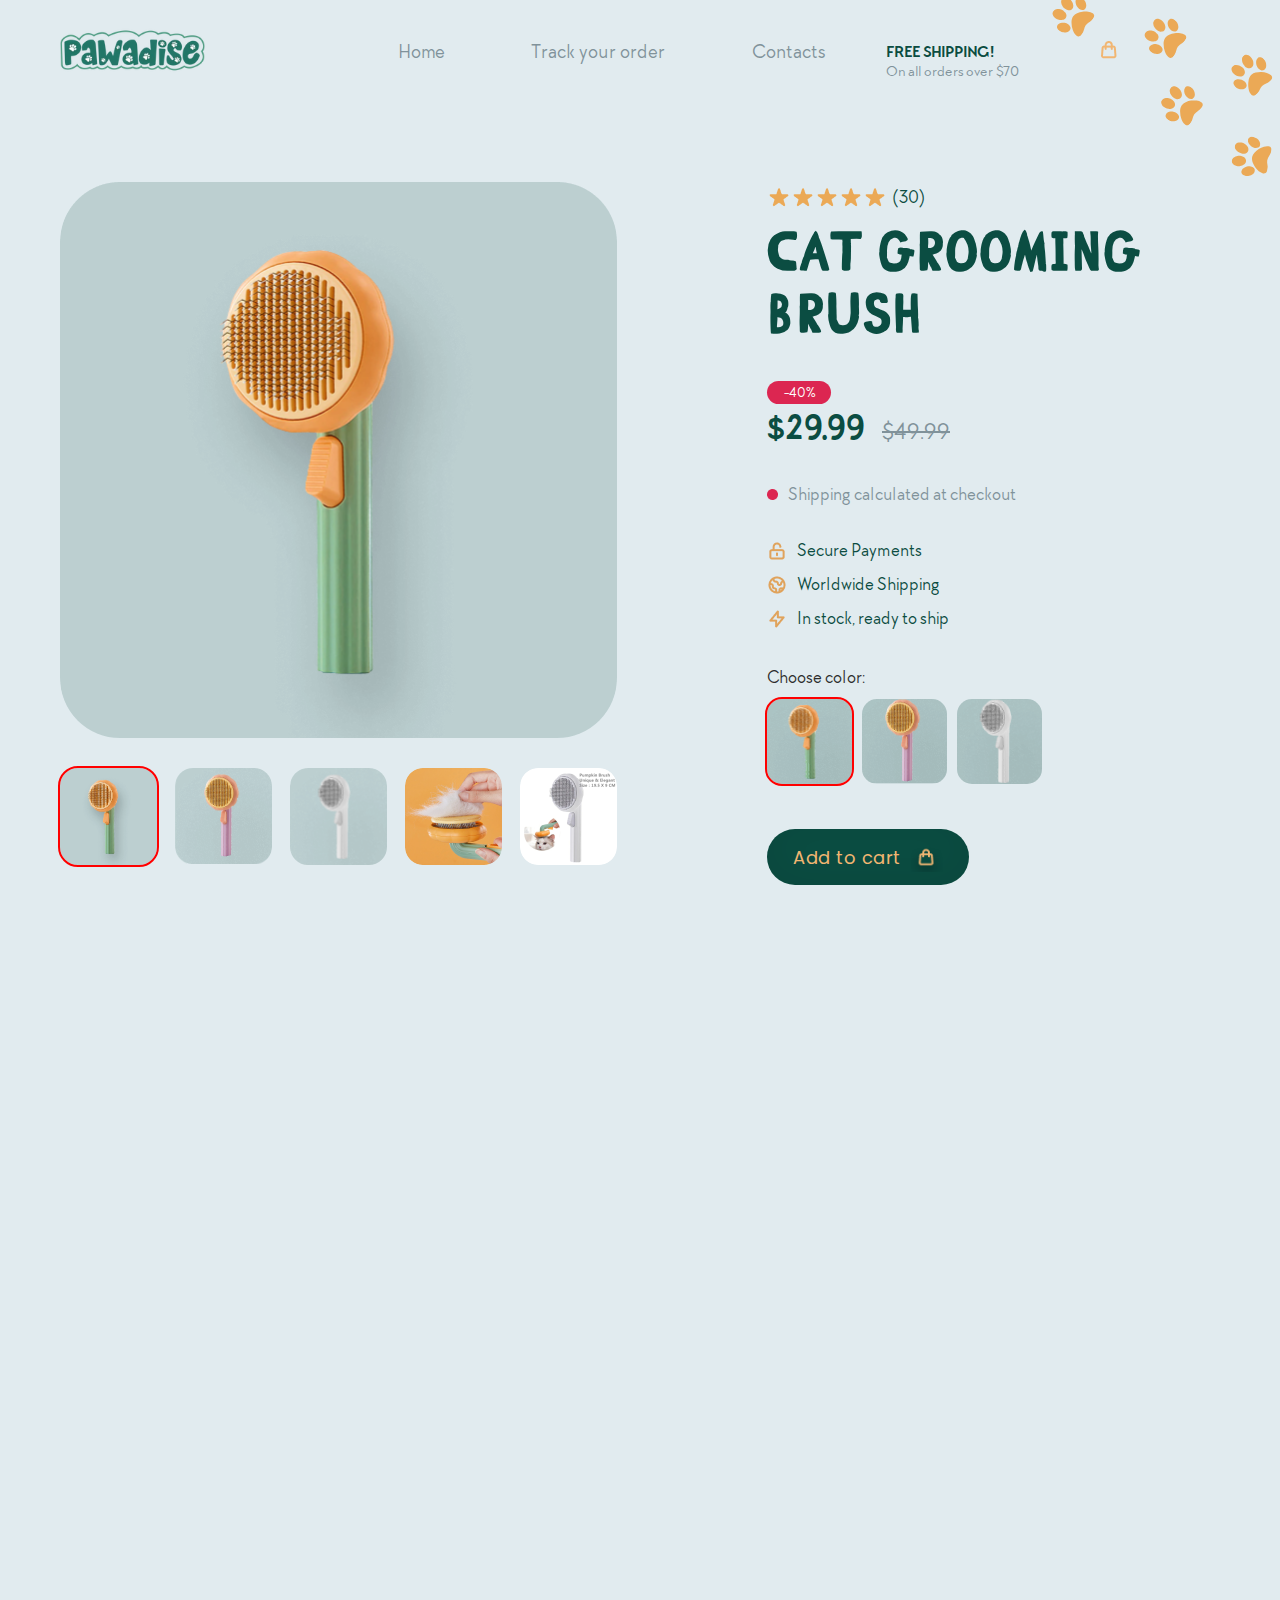
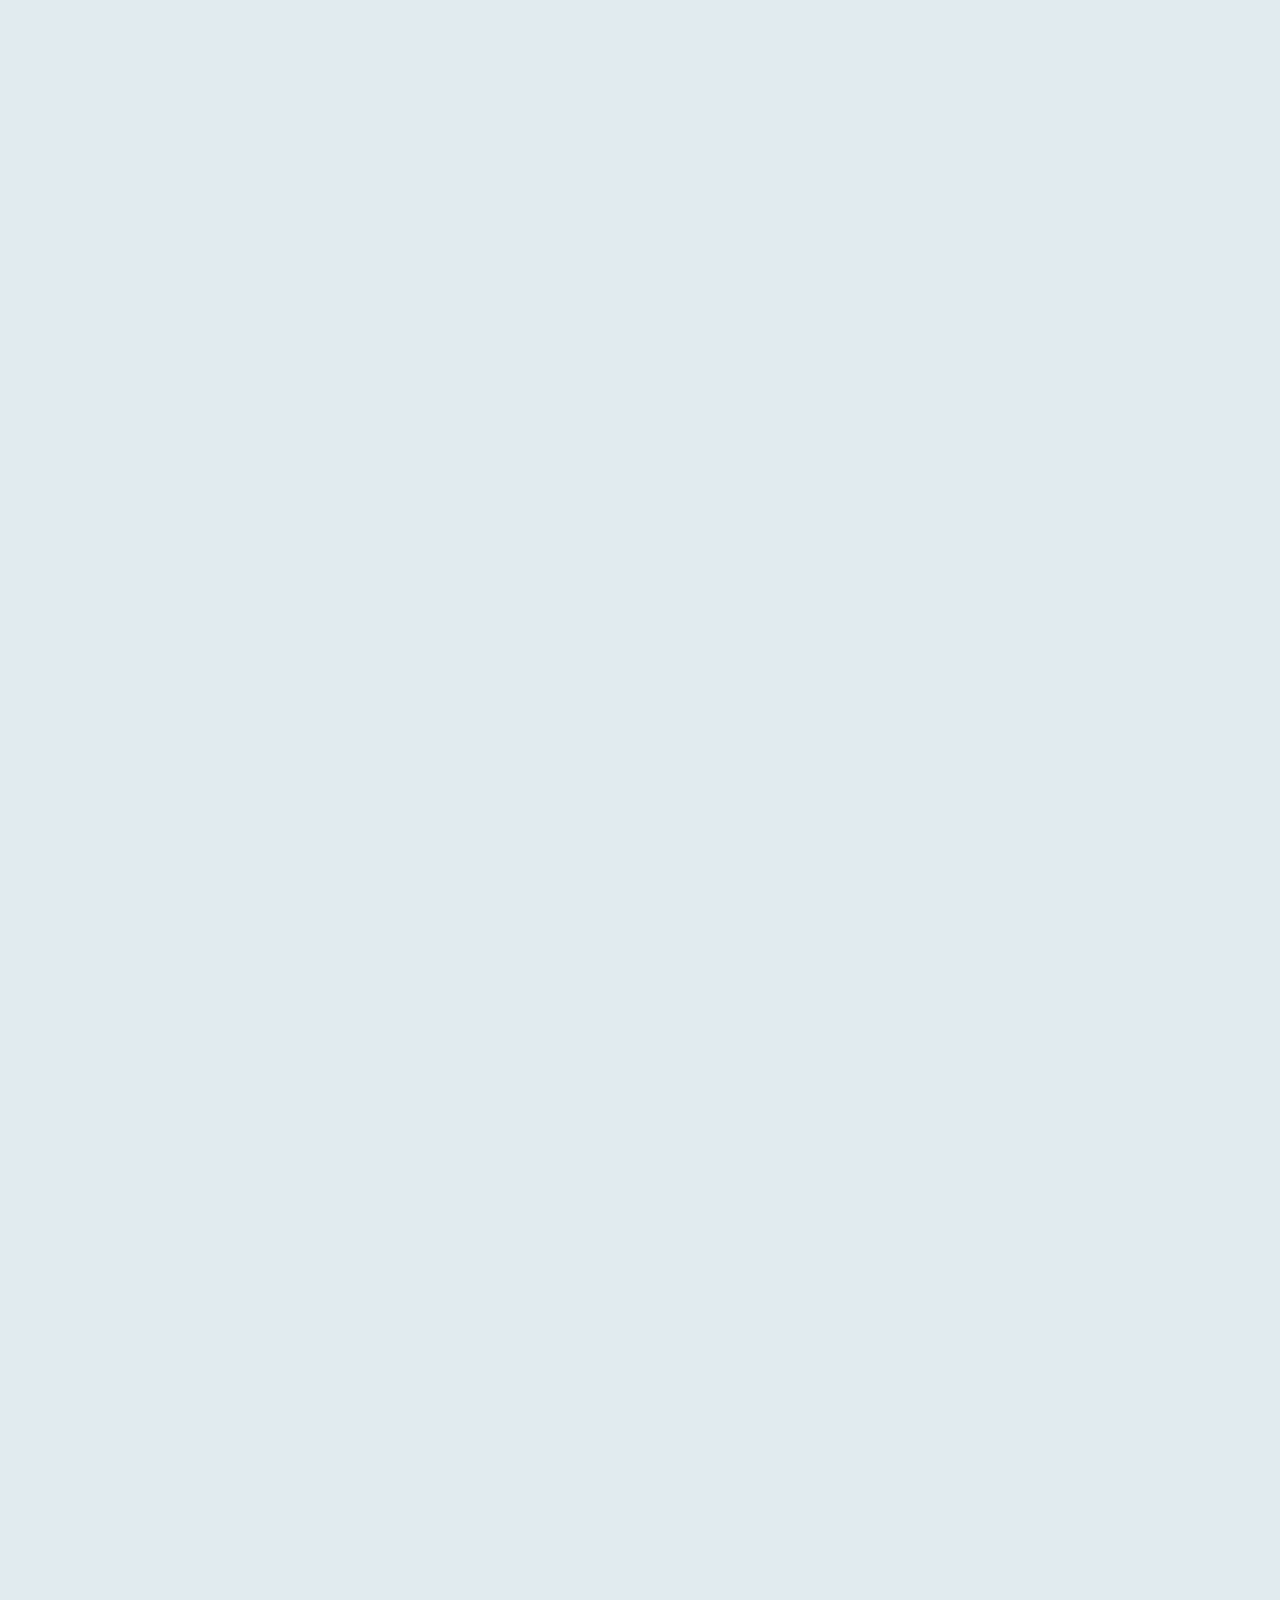
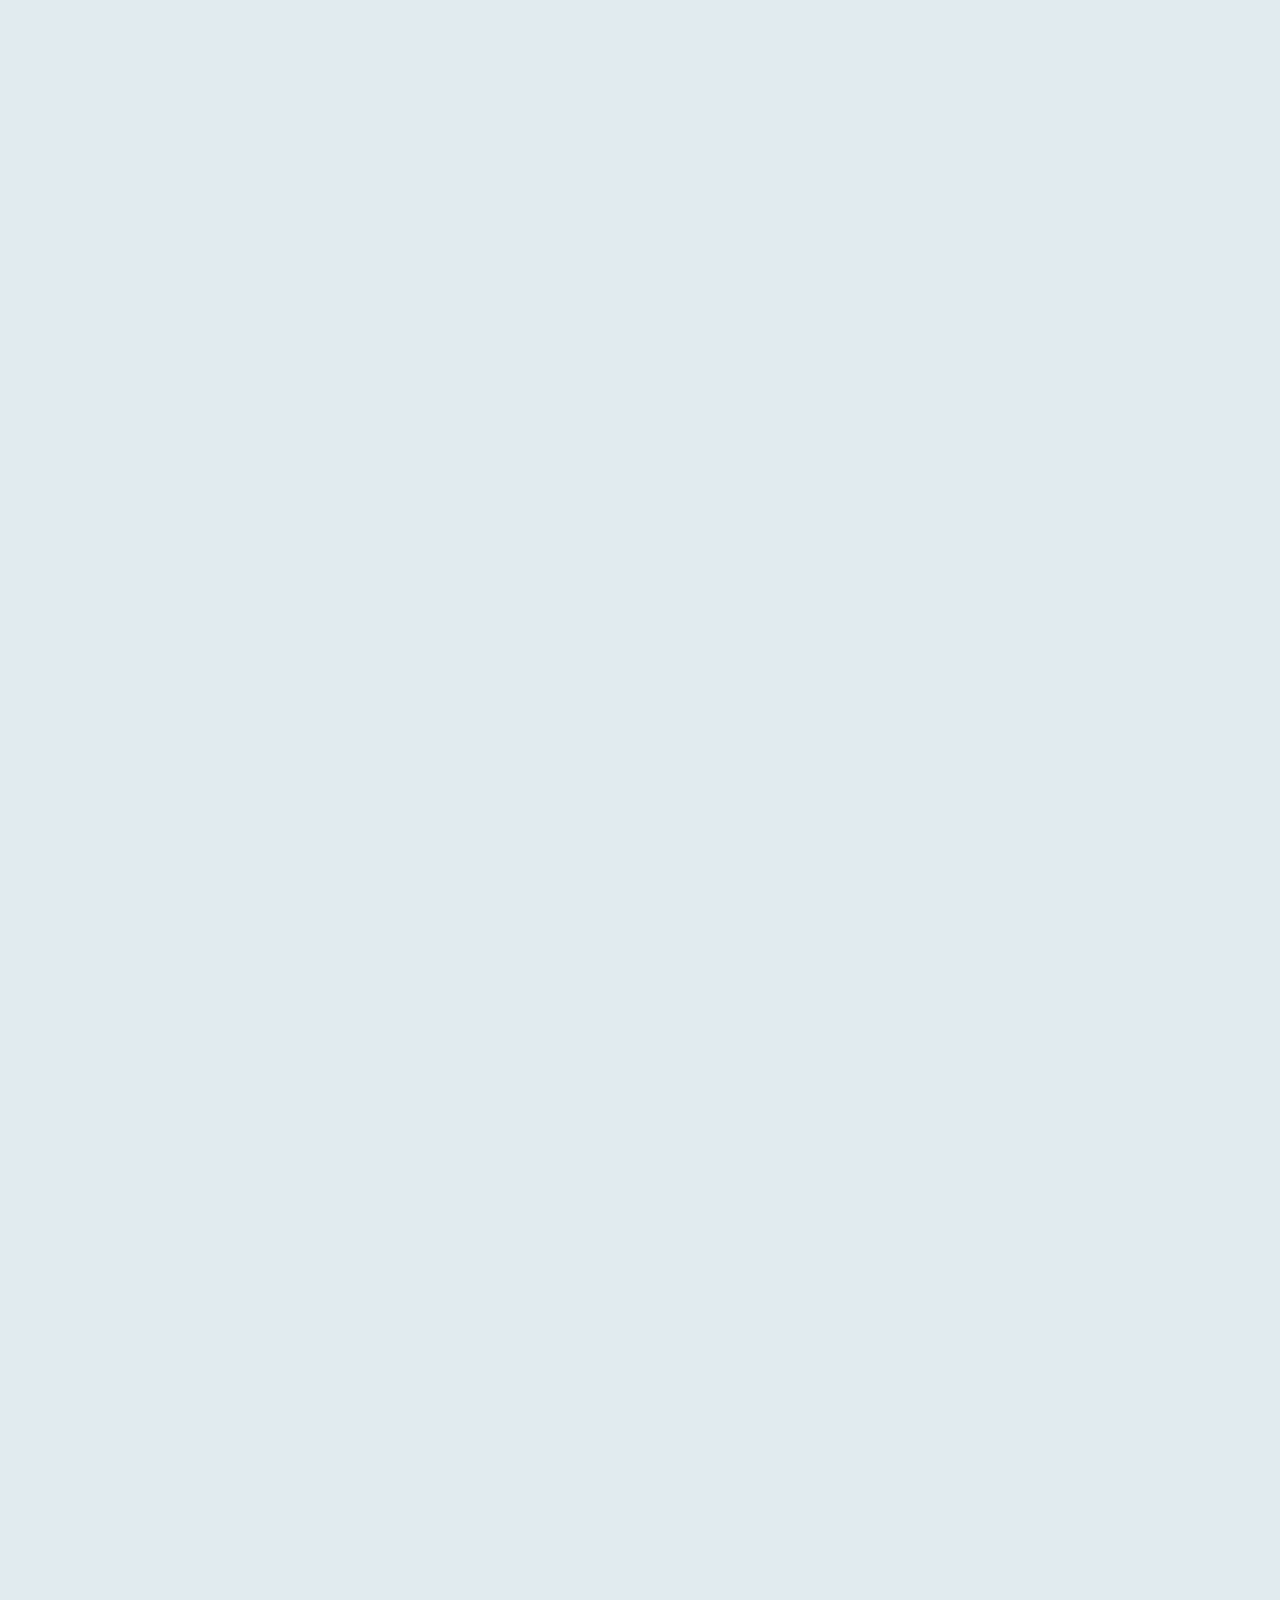
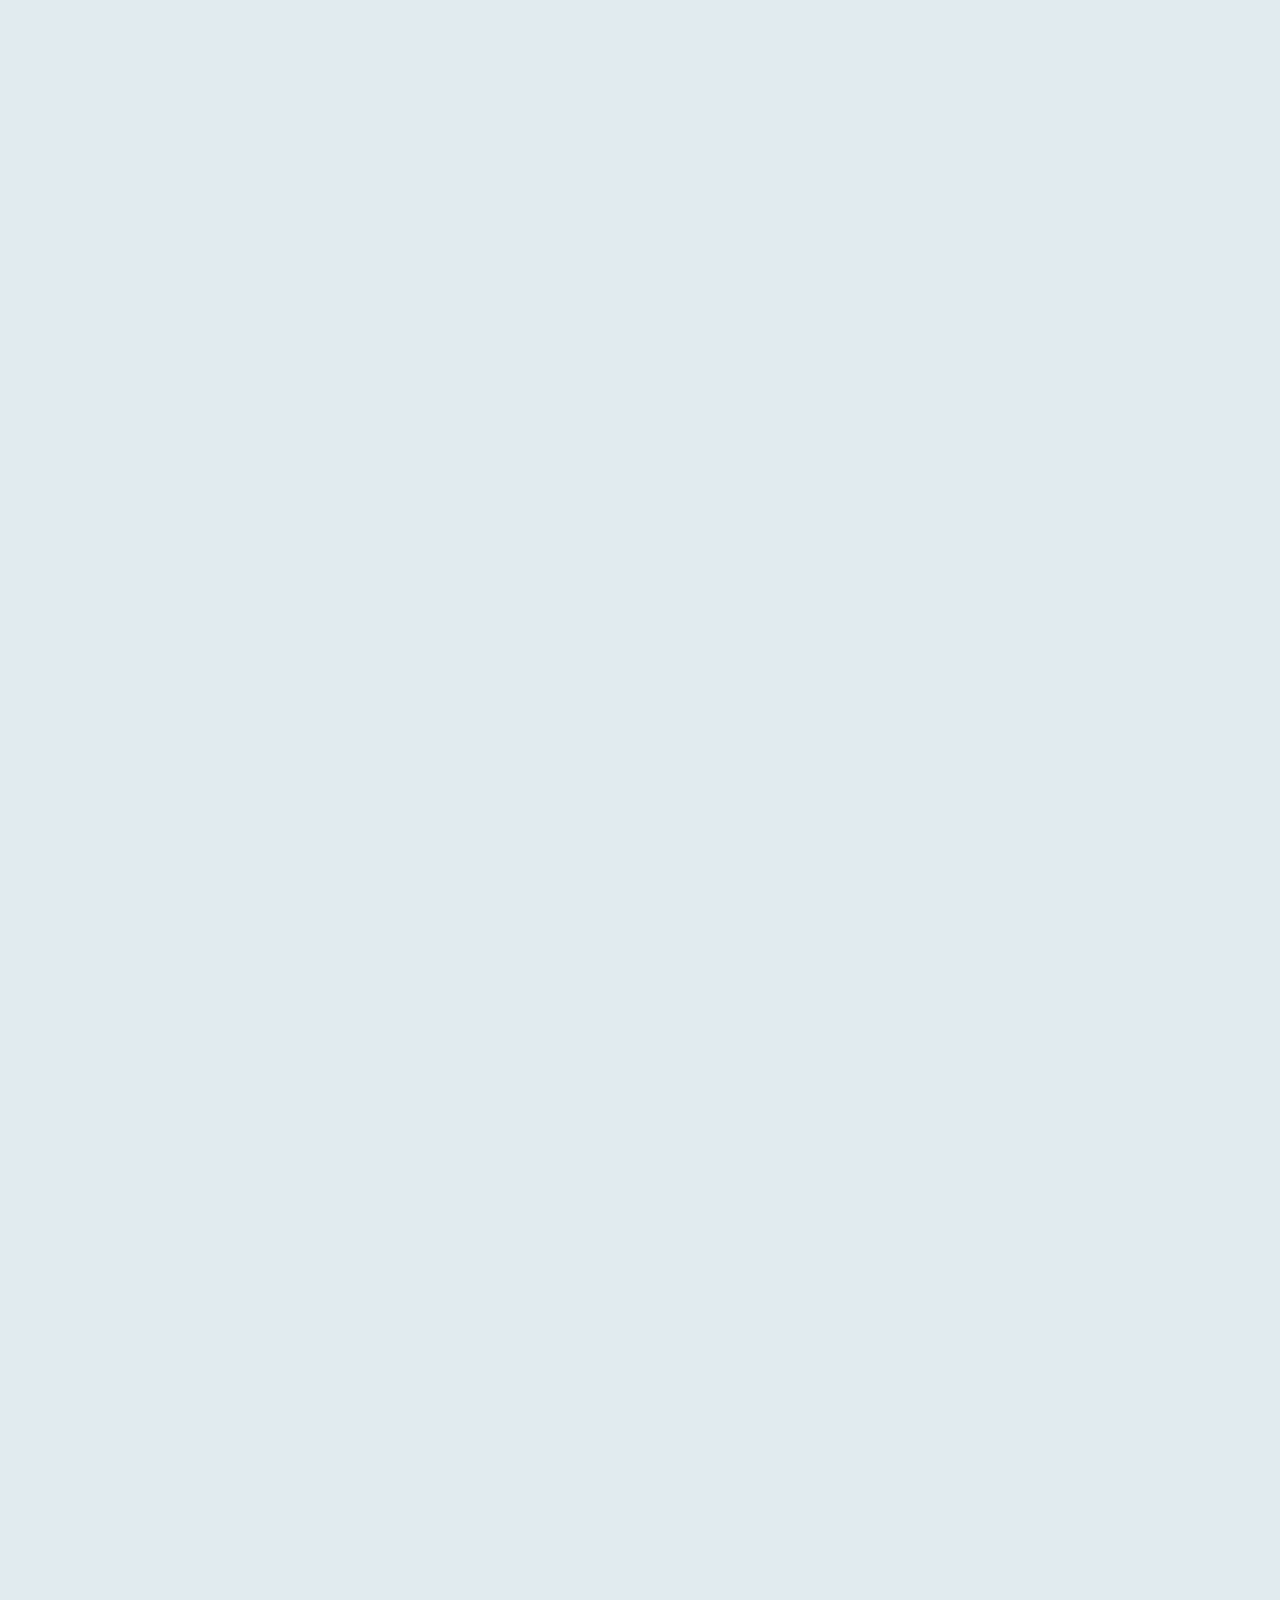
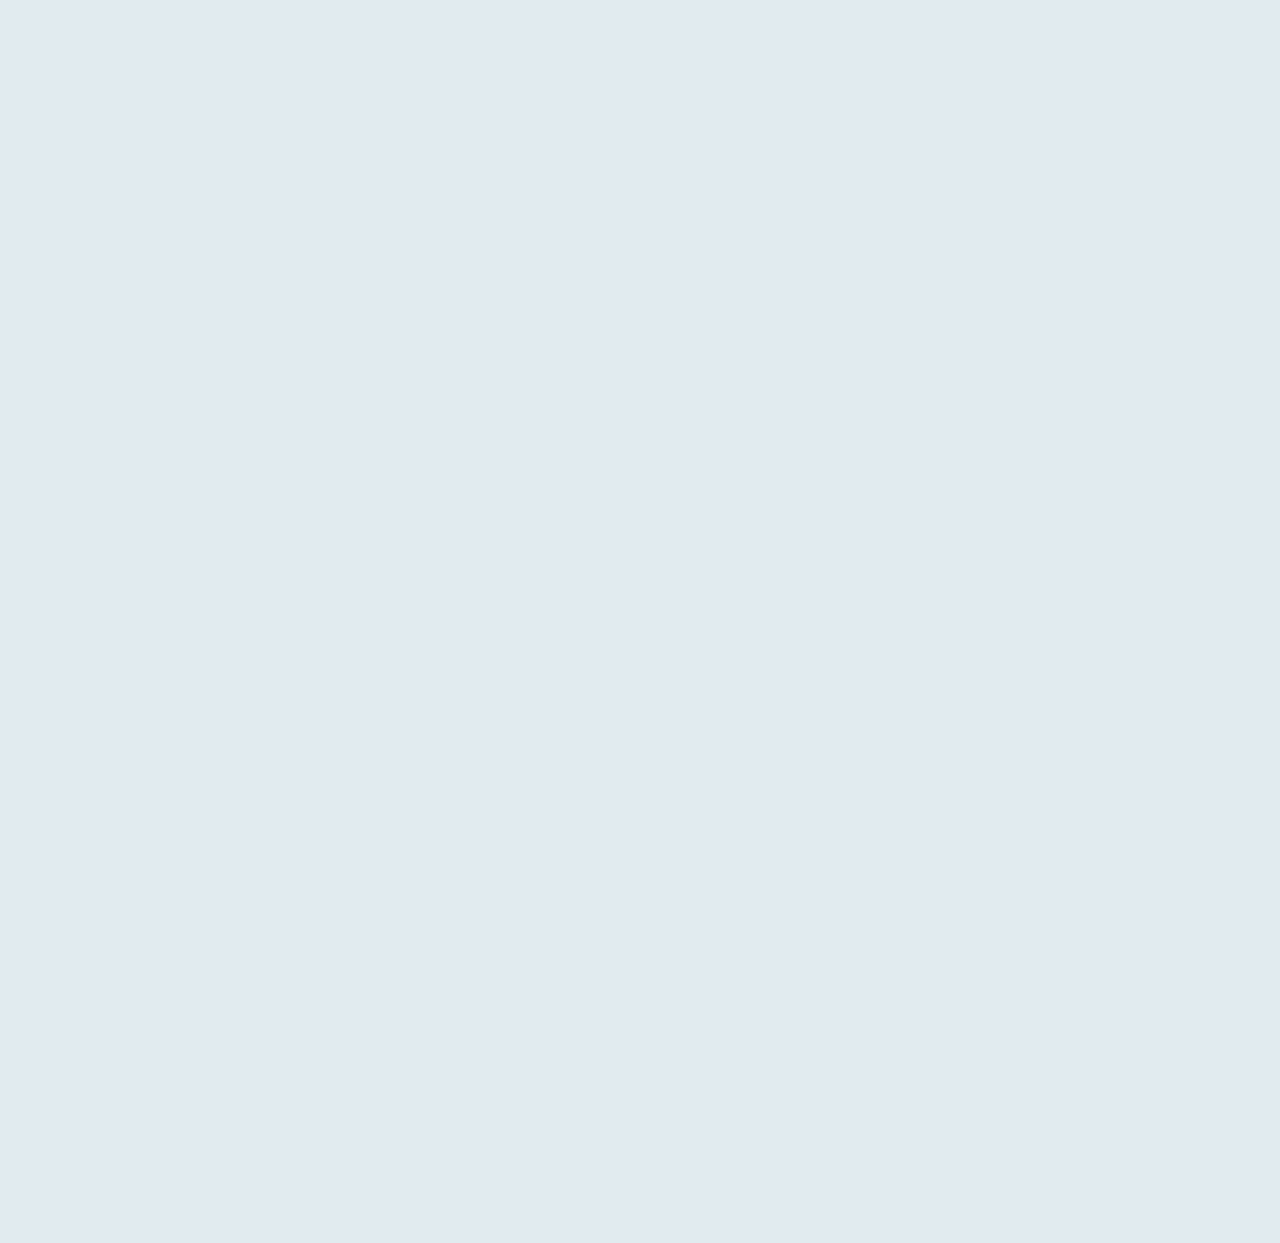
==== product-page.html @ f4dee21b "complete commit" ====
<!DOCTYPE html>
<html lang="en">
<head>
    <meta charset="UTF-8">
    <meta http-equiv="X-UA-Compatible" content="IE=edge">
    <meta name="viewport" content="width=device-width, initial-scale=1.0">
    <link rel="preconnect" href="https://fonts.googleapis.com">
    <link rel="preconnect" href="https://fonts.gstatic.com" crossorigin>
    <link href="https://fonts.googleapis.com/css2?family=Poppins:wght@600&display=swap" rel="stylesheet">
    <link rel="stylesheet" href="./css/normalize.css">
    <link rel="stylesheet" href="./css/fonts.css">
    <link rel="stylesheet" href="./css/style.css">
    <script src="./script/tabs.js" defer></script>
    <script src="./script/burger.js" defer></script>
    <title>Pawadise</title>
</head>
<body>
    <!-- HEADER  -->
    <header id="up" class="header">
        <div class="container">
            <div class="header__inner">
                <div class="header__wrapper">
                    <!-- Header mob menu -->
                    <div class="header__content-mob-menu">
                        <div class="mob-menu__item"></div>
                        <div class="mob-menu__item"></div>
                    </div>
                    <div class="header__logo">
                        <a href="#up">
                            <img src="./img/logo-top.svg" alt="pawadise-logo">
                        </a>
                    </div>
                    <nav class="header__nav">
                        <a class="nav-list__item" href="#home">
                            <div class="item-text">
                                Home 
                            </div>
                        </a>
                        <a class="nav-list__item" href="#track">
                            <div class="item-text">
                                Track your order 
                            </div> 
                        </a>
                        <a class="nav-list__item" href="#contacts">
                            <div class="item-text">
                                Contacts
                            </div>
                        </a>
                        <div class="header__offer">
                            <span class="header__offer-title">FREE SHIPPING! </span>
                            <span class="header__offer-text">On all orders over $70</span>
                        </div>
                        <div class="header__nav-shoppingbag">
                            <a href="#">
                                <img src="./img/shoppingbag.png" alt="shoppingbag-icon">
                            </a>
                        </div>
                    </nav>
                    <div class="header__shoppingbag">
                        <a href="#">
                            <img src="./img/shoppingbag.png" alt="shoppingbag-icon">
                        </a>
                    </div>
                </div>
            </div>
        </div>
    </header>
    <!-- BURGER MENU -->
    <nav class="header__burger">
        <div class="header__burger-left">
            <ul>
                <li>
                    <a class="nav-list__item-string" href="#home">
                        Home
                    </a>
                </li>
                <li>
                    <a class="nav-list__item-string" href="#track">
                        Track your order
                    </a>
                </li>
                <li>
                    <a class="nav-list__item-string last-nav-link" href="#contacts">
                        Contact
                    </a>
                </li>
                <li>
                    <span class="header__offer-title">FREE SHIPPING! </span>
                    <span class="header__offer-text">On all orders over $70</span>
                </li>
            </ul>
        </div>
        <div class="header__burger-right">
            <a class="close-burger" href="#">
                <img src="./img/close.png" alt="close">
            </a>
        </div>
    </nav>
    <main class="main">
 <!-- Section PRODUCT-PAGE -->
        <section id="home" class="product">
            <div class="container">
                <div class="product__wrapper">
                    <div class="product__images-part">
                        <!-- <div class="show-card"> -->
                            <div class="images-part__lagre">
                                <img class="images-part__lagre-img" src="./img/product-1.png" alt="large-brush-img">
                            </div>
                            <div class="part__mini-items">
                                <div class="item-img active">
                                    <img src="./img/product-1.png" alt="mini-brush-img">
                                </div>
                                <div class="item-img">
                                    <img src="./img/product-3.png" alt="mini-brush-img">
                                </div>
                                <div class="item-img">
                                    <img src="./img/product-4.png" alt="mini-brush-img">
                                </div>
                                <div class="item-img">
                                    <img src="./img/product-5.png" alt="mini-brush-img">
                                </div>
                                <div class="item-img">
                                    <img src="./img/product-6.png" alt="mini-brush-img">
                                </div>
                            </div>
                            <div class="images-part__lagre hidden">
                                <img class="images-part__lagre-img" src="./img/product-2-large.png" alt="large-brush-img">
                            </div>
                            <div class="part__mini-items hidden">
                                <div class="item-img active">
                                    <img src="./img/product-5.png" alt="mini-brush-img">
                                </div>
                                <div class="item-img">
                                    <img src="./img/product-6.png" alt="mini-brush-img">
                                </div>
                                <div class="item-img">
                                    <img src="./img/product-1.png" alt="mini-brush-img">
                                </div>
                                <div class="item-img">
                                    <img src="./img/product-3.png" alt="mini-brush-img">
                                </div>
                                <div class="item-img">
                                    <img src="./img/product-4.png" alt="mini-brush-img">
                                </div>
                            </div>
                            <div class="images-part__lagre hidden">
                                <img class="images-part__lagre-img" src="./img/product-3-large.png" alt="large-brush-img">
                            </div> 
                            <div class="part__mini-items hidden">
                                <div class="item-img active">
                                    <img src="./img/product-4.png" alt="mini-brush-img">
                                </div>
                                <div class="item-img">
                                    <img src="./img/product-1.png" alt="mini-brush-img">
                                </div>
                                <div class="item-img">
                                    <img src="./img/product-3.png" alt="mini-brush-img">
                                </div>
                                <div class="item-img">
                                    <img src="./img/product-5.png" alt="mini-brush-img">
                                </div>
                                <div class="item-img">
                                    <img src="./img/product-6.png" alt="mini-brush-img">
                                </div>
                            </div>
                    </div>
                    <div class="product__description-part">
                        <div class="description-part__rate">
                            <div class="card-info__stars product__stars">
                                <img src="./img/5stars.png" alt="stars-icons">
                            </div>
                            <div class="rate-text product__text">
                                <span>(30)</span>
                            </div>
                        </div>
                        <div class="section__title description-part__title">
                            <h2 class="section-title product-title">Cat Grooming Brush</h2>
                        </div>
                        <div class="description-part__sale">
                            <span>-40%</span>
                        </div>
                        <div class="prices">
                            <span class="description-part__price">$29.99</span>
                            <span class="description-part__sell-price">$49.99</span>
                        </div>
                        <div class="description-part__text">
                            <div class="description-part__dot">
                                <img src="./img/dot.png" alt="stars-icons">
                            </div>
                            <div class="description-part-text">
                                <span>Shipping calculated at checkout</span>
                            </div>
                        </div>
                        <div class="description-part__advantages">
                            <div class="part-advantages__item">
                                <div class="description-part__dot">
                                    <img src="./img/icon-lock.png" alt="lock-icon">
                                </div>
                                <div class="description-part__advantages-text">
                                    <span>Secure Payments</span>
                                </div>
                            </div>
                            <div class="part-advantages__item">
                                <div class="description-part__dot">
                                    <img src="./img/icon-globe.png" alt="globe-icon">
                                </div>
                                <div class="description-part__advantages-text">
                                    <span>Worldwide Shipping</span>
                                </div>
                            </div>
                            <div class="part-advantages__item">
                                <div class="description-part__dot">
                                    <img src="./img/icon-light.png" alt="light-icon">
                                </div>
                                <div class="description-part__advantages-text">
                                    <span>In stock, ready to ship</span>
                                </div>
                            </div>
                        </div>
                        <div class="description-part__colors">
                            <div class="part-colors__title">
                                <span>Choose color:</span>
                            </div>
                            <div class="part-colors__items">
                                <div class="color-item active" data-color="0">
                                    <img src="./img/product-2.png" alt="color-brush-icon">
                                </div>
                                <div class="color-item" data-color="1">
                                    <img src="./img/product-3.png" alt="color-brush-icon">
                                </div>
                                <div class="color-item" data-color="2">
                                    <img src="./img/product-4.png" alt="color-brush-icon">
                                </div>
                            </div>
                        </div>
                        <div class="description-part__btn">
                            <button class="button green-btn" type="button">Add to cart <img src="./img/akar-icons_shopping-bag.png" alt="bag-icon" width="32"></button>
                        </div>
                    </div>
                </div>
            </div>
        </section>
        <section class="advantages">
            <div class="container">
                <div class="advantages-block">
                    <div class="advantages__gif">
                        <img src="./img/catbrush_600x600.gif.gif" width="409" alt="image-exapmle">
                        <!--     <img class="icon-play" src="./img/play-icon.png"  alt="icon-play"> -->
                    </div>
                    <div class="advantages___description">
                        <div class="description__item">
                            <div class="description__item-title">
                                <img src="./img/ok-icon.png" width="32" alt="ok-icon">
                                <h3 class="item__title">Easy To Clean!</h3>
                            </div>
                            <span class="item__text">When you’re done brushing your pet, simply click the button and the bristles retract back into the brush. It's super easy to remove all the hair from the brush, making it ready for the next time use.</span>
                        </div>
                        <div class="description__item">
                            <div class="description__item-title">
                                <img src="./img/ok-icon.png" width="32" alt="ok-icon">
                                <h3 class="item__title">No More Hair Everywhere!</h3>
                            </div>
                            <span class="item__text">Whether you're a pet owner or groomer, you deserve to have this #1 recommended ergonomic, durable, and non-slip brush that provides comfort and ease when brushing your cat, works great for both cats and dogs.</span>
                        </div>
                    </div>
                </div>
            </div>
        </section>
        <section id="track" class="benefits">
            <div class="container">
                <div class="benefits-block">
                    <div class="section__title benefits-title">
                        <h2 class="section-title">Grooming Your Cat Doesn't Only Benefit You!</h2>
                    </div>
                    <div class="benefits__list">
                        <div class="benefits__list-item">
                            <div class="list-item__img">
                                <img src="./img/ok-icon.png" width="32" alt="ok-icon">
                            </div>
                            <div class="list-item__text">
                                <span>The more hair you brush, the less hair your cat will swallow which helps avoid multiple dangerous health issues.
                                </span>
                            </div>
                        </div>
                        <div class="benefits__list-item">
                            <div class="list-item__img">
                                <img src="./img/ok-icon.png" width="32" alt="ok-icon">
                            </div>
                            <div class="list-item__text">
                                <span>Brushing distributes the cat's natural hair oil which helps maintain skin and coat health.
                                </span>
                            </div>
                        </div>
                        <div class="benefits__list-item">
                            <div class="list-item__img">
                                <img src="./img/ok-icon.png" width="32" alt="ok-icon">
                            </div>
                            <div class="list-item__text">
                                <span>With frequent brushing, you can address tangles before they turn into mats.
                                </span>
                            </div>
                        </div>
                    </div>
                </div>
                <div class="benefits__img">
                    <img src="./img/cat-benefits-block.png" alt="red-cat-img">
                </div>
            </div>
        </section>
        <section class="colors">
            <div class="container-small">
                <div class="colors-block">
                    <div class="section__title colors__title">
                        <h2 class="section-title color-title">Pick your color</h2>
                    </div>
                    <div class="colors__cards">
                        <div class="colors__cards-item">
                            <div class="cards-item__img">
                                <img src="./img/card-1.png" alt="green-brush">
                            </div>
                            <button class="button colors-button green">Green</button>
                        </div>
                        <div class="colors__cards-item">
                            <div class="cards-item__img">
                                <img src="./img/card-2.png" alt="white-brush">
                            </div>
                            <button class="button colors-button white">White</button>
                        </div>
                        <div class="colors__cards-item">
                            <div class="cards-item__img">
                                <img src="./img/card-3.png" alt="purple-brush">
                            </div>
                            <button class="button colors-button purple">Purple</button>
                        </div>
                    </div>
                </div>
            </div>
        </section>
        <section class="pluses">
            <div class="container">
                <div class="pluses-block">
                    <div class="no-hair__img">
                        <img src="./img/no-hair-block.png"  alt="cat-with-brush">
                    </div>
                    <div class="pluses__description">
                        <div class="section__title pluses__title">
                            <h2 class="section-title">no more hair everywhere!</h2>
                        </div>
                        <div class="pluses__text info-description">
                            <span>Time spent brushing your cat can help <br> deepen the bond between the two of you</span>
                        </div>
                        <button class="button green-btn pluses-btn" type="button">Shop now <img src="./img/akar-icons_shopping-bag.png" alt="bag-icon" width="32"></button>
                    </div>
                </div>
            </div>
        </section>
        <section class="guaranties">
            <div class="container">
                <div class="guaranties-block">
                    <div class="section__title guaranties__title">
                        <h2 class="section-title">Satisfaction Guarantee</h2>
                    </div>
                    <div class="guaranties__description">
                        <span>We back our Grooming Brush with a 100% satisfaction guarantee for both you and your pet! We are sure that your cat will love it!</span>
                    </div>
                    <div class="guaranties__description second-guaranties">
                        <span>Or else we offer a <span class="red">30 day money back</span> guarantee!</span>
                    </div>
                    <div class="guaranties__img">
                        <img src="./img/Background-Dog.png" alt="background-dog">
                    </div>
                    <div class="guaranties__right-img">
                        <img src="./img/100-img.png" alt="100%">
                    </div>
                </div>
            </div>
            <div class="guaranties__adaptive-img">
                <img src="./img/dog-adaptive.png" alt="100%">
            </div>
            <div class="paws">
                <img src="./img/guaranties-paws.png" alt="100%">
            </div>
        </section>
        <section class="options">
            <div class="container">
                <div class="options-block">
                    <div class="options-block__top">
                        <div class="options__descriptions pluses__description">
                            <div class="section__title pluses__title options__title">
                                <h2 class="section-title">no more hair <br> everywhere!</h2>
                            </div>
                            <div class="options__text info-description">
                                <span>When you’re done brushing your pet, simply click the button and the bristles retract back into the brush. It's super easy to remove all the hair from the brush, making it ready for the next time use.</span>
                            </div>
                            <button class="button green-btn options-btn" type="button">Shop now <img src="./img/akar-icons_shopping-bag.png" alt="bag-icon" width="32"></button>
                        </div>
                        <div class="options__img">
                            <img src="./img/image25.png"  alt="post-facebook">
                        </div>
                    </div>
                    <div class="options-block__bottom">
                        <div class="block__bottom-list">
                            <div class="bottom-list__item">
                                <div class="bottom-item__img">
                                    <img src="./img/options-block-1.png" alt="cat-brush-img">
                                </div>
                                <div class="bottom-item__text guaranties__description">
                                    <span>You’re able to check for any skin <br> abnormalities or ear problems.
                                    </span>
                                </div>
                            </div>
                            <div class="bottom-list__item">
                                <div class="bottom-item__img">
                                    <img src="./img/options-block-2.png" alt="cat-brush-img">
                                </div>
                                <div class="bottom-item__text guaranties__description">
                                    <span>Grooming enables you to check <br> for parasites such as fleas and <br> ticks and get rid of them.
                                    </span>
                                </div>
                            </div>
                            <div class="bottom-list__item">
                                <div class="bottom-item__img">
                                    <img src="./img/options-block-3.png" alt="cat-brush-img">
                                </div>
                                <div class="bottom-item__text guaranties__description">
                                    <span>Time spent brushing your cat <br> can help deepen the bond <br> between the two of you.
                                    </span>
                                </div>
                            </div>
                        </div>
                    </div>
                </div>
            </div>
        </section>
        <section class="review">
            <div class="container-middle">
                <div class="review-block">
                    <div class="section__title guaranties__title review__title">
                        <h2 class="section-title review-title">all about Grooming Brush </h2>
                    </div>
                    <div class="review__top-part">
                        <div class="top-part__rate">
                            <div class="rate-img">
                                <img src="./img/properties-img.png" alt="review-icon" width="50">
                            </div>
                            <div class="rate-stars">
                                <img src="./img/5stars.png" alt="stars-icons">
                            </div>
                            <div class="rate-text">
                                <span>30 Reviews</span>
                            </div>
                        </div>
                        <button class="button orange-btn review-orange__button">Write a review</button>
                    </div>
                    <div class="review__cards">
                        <div class="review__card bottom__card">
                            <div class="card-img">
                                <img src="./img/review1.png" alt="review-photo">
                            </div>
                            <div class="card-info">
                                <span class="card-info__date">05.02.2022</span>
                                <span class="card-info__name">Carlos Mcgrath</span>
                                <div class="card-info__stars">
                                    <img src="./img/5stars.png" alt="stars-icons">
                                </div>
                                <span class="card-info__text">Arrived fast! Quality is good, exactly as <br> picture showed. My cat liked ot so <br> much.</span>
                            </div>
                        </div>
                        <div class="review__card spaces bottom__card">
                            <div class="card-img">
                                <img src="./img/review2.png" alt="review-photo">
                            </div>
                            <div class="card-info">
                                <span class="card-info__date">05.02.2022</span>
                                <span class="card-info__name">Ahmed Parsons</span>
                                <div class="card-info__stars">
                                    <img src="./img/5stars.png" alt="stars-icons">
                                </div>
                                <span class="card-info__text">I found this brush when I was looking for a self grooming kit for my cat. It's been a huge hit with him and he loves when I groom him with it. The hair removal is really easy and the product is good quality. Highly recommend it!</span>
                            </div>
                        </div>
                        <div class="review__card bottom__card">
                            <div class="card-img">
                                <img src="./img/review3.png" alt="review-photo">
                            </div>
                            <div class="card-info">
                                <span class="card-info__date">05.02.2022</span>
                                <span class="card-info__name">Darrell Levine</span>
                                <div class="card-info__stars">
                                    <img src="./img/5stars.png" alt="stars-icons">
                                </div>
                                <span class="card-info__text">I'm happy with my purchase of this hairbrush for my cat and dog. I like that the button is easy to press and it removed the hair quickly and efficiently. </span>
                            </div>
                        </div>
                        <div class="review__card">
                            <div class="card-img">
                                <img src="./img/review4.png" alt="review-photo">
                            </div>
                            <div class="card-info">
                                <span class="card-info__date">05.02.2022</span>
                                <span class="card-info__name">Ahmed Parsons</span>
                                <div class="card-info__stars">
                                    <img src="./img/5stars.png" alt="stars-icons">
                                </div>
                                <span class="card-info__text">Cool brush, the cat is delighted, before it did not give itself to comb now it does!</span>
                            </div>
                        </div>
                        <div class="review__card spaces">
                            <div class="card-img">
                                <img src="./img/review5.png" alt="review-photo">
                            </div>
                            <div class="card-info">
                                <span class="card-info__date">05.02.2022</span>
                                <span class="card-info__name">Jayden Mooney</span>
                                <div class="card-info__stars">
                                    <img src="./img/5stars.png" alt="stars-icons">
                                </div>
                                <span class="card-info__text">I absolutely love this brush! I have two cats and it works great on both of them. Plus, it's so easy to use and the button that removes the hair is so easy to press. </span>
                            </div>
                        </div>
                        <div class="review__card">
                            <div class="card-img">
                                <img src="./img/review6.png" alt="review-photo">
                            </div>
                            <div class="card-info">
                                <span class="card-info__date">05.02.2022</span>
                                <span class="card-info__name">Darrell Levine</span>
                                <div class="card-info__stars">
                                    <img src="./img/5stars.png" alt="stars-icons">
                                </div>
                                <span class="card-info__text">It works very well and it's adorable</span>
                            </div>
                        </div>
                    </div>
                    <div class="review__button-block">
                        <button class="button review__button"type="button">Show more reviews<img src="./img/Vector.svg" alt="bag-icon" width="10"></button>
                    </div>
                </div>
            </div>
        </section>
    </main>
    <!-- Footer -->
    <footer  class="footer">
        <div class="container">
            <div id="contacts" class="footer__wrapper">
                <div class="header__logo footer__logo">
                    <a href="">
                        <img src="./img/logo-top.svg" alt="pawadise-logo">
                    </a>
                </div>
                <div class="footer__menu">
                    <div class="footer__menu-left">
                        <a class="menu-left__link" href="#">Terms of Service</a>
                        <a class="menu-left__link" href="#">Privacy Policy</a>
                    </div>
                    <div class="footer__menu-rigth">
                        <a class="menu-rigth__link" href="#">Refund Policy</a>
                        <a class="menu-rigth__link" href="#">Shipping Policy</a>
                    </div>
                </div>
                <div class="footer__text">
                    <span>This site is protected by reCAPTCHA <br> and the Google Privacy Policy and Terms <br> of Service apply.</span>
                </div>
            </div>
        </div>
    </footer>
</body>
</html>
---- css/fonts.css ----
@font-face {
    font-family: 'TT ChocolatesBold';
    src: url('../fonts/TT ChocolatesBold/TTChocolates-Bold.eot');
    src: local('../fonts/TT ChocolatesBold/TT Chocolates Bold'), local('TTChocolates-Bold'),
        url('../fonts/TT ChocolatesBold/TTChocolates-Bold.eot?#iefix') format('embedded-opentype'),
        url('../fonts/TT ChocolatesBold/TTChocolates-Bold.woff2') format('woff2'),
        url('../fonts/TT ChocolatesBold/TTChocolates-Bold.woff') format('woff'),
        url('../fonts/TT ChocolatesBold/TTChocolates-Bold.ttf') format('truetype');
    font-weight: bold;
    font-style: normal;
}
@font-face {
    font-family: 'TT ChocolatesRegular';
    src: url('../fonts/TT ChocolatesRegular/TTChocolates-Regular.eot');
    src: local('../fonts/TT ChocolatesRegular/TT Chocolates Regular'), local('TTChocolates-Regular'),
        url('../fonts/TT ChocolatesRegular/TTChocolates-Regular.eot?#iefix') format('embedded-opentype'),
        url('../fonts/TT ChocolatesRegular/TTChocolates-Regular.woff2') format('woff2'),
        url('../fonts/TT ChocolatesRegular/TTChocolates-Regular.woff') format('woff'),
        url('../fonts/TT ChocolatesRegular/TTChocolates-Regular.ttf') format('truetype');
    font-weight: normal;
    font-style: normal;
}
@font-face {
    font-family: 'TT ChocolatesMedium';
    src: url('../fonts/TT ChocolatesMedium/TTChocolates-Medium.otf') format('opentype');
}
 @font-face {
    font-family: 'Comic CATRegular';
    src: url('../fonts/Comic CATRegular/Comic_CAT.otf') format('opentype');
}
---- css/style.css ----
html, body {
    font-family: 'TT ChocolatesRegular';
    font-size: 62.5%;
    color: #0B4D42;
    background-color: #E1EBEF;
    overflow-x: hidden;
    min-width: 320px;
    max-width: 256rem;
    margin: 0 auto;
   /*  outline: 1px solid green; */
    box-sizing: border-box;
    height: 100%;
    position: relative;
}
h1, h2, h3, h4, h5, h6, span, ul, li {
    margin: 0;
    padding: 0;
}
a {
    text-decoration: none;
    color: #80929A;
}
.container {
    height: auto;
    max-width: 116rem;
    margin: 0 auto;
  /*   outline: 1px solid red; */
    position: relative;
}
.container-middle {
    max-width: 94.8rem;
    position: relative;
    margin: 0 auto;
 /*    outline: 1px solid purple; */
}
.container-small {
    max-width: 86rem;
    position: relative;
    margin: 0 auto;
/*     outline: 1px solid blue; */
}
.header {
    background: url(../img/header-backgrnd.svg) no-repeat top right;
}
.header__inner {
    z-index: 1000;
}
.header__wrapper {
    z-index: 100;
    display: flex;
    align-items: center;
    justify-content: space-between;
    padding-bottom: 8rem;
    flex-shrink: 1;
}
.header__logo {
    display: flex;
    width: 14.5rem;
    height: 4.5rem;
}
.header__shoppingbag {
    display: flex;
}
.header__nav {
    display: flex;
    justify-content: space-evenly;
    flex-basis: 70%;
    flex-direction: row;
    font-size: 2rem;
    line-height: 120%;
    align-items: center;
    align-self: center;
    padding-right: 7rem;  
}
.nav-list__item {
    padding: 0 2.7rem 3.7rem 2.7rem;
}
.item-text {
    padding-top: 4rem;
}
.nav-list__item:hover {
    color: #FFFFFF;
    background-color: #EBA956;
    border-radius: 0px 0px 5rem 5rem;
    cursor: pointer;
}
.nav-list__item:hover a {
    color: #FFFFFF;
    cursor: pointer;
}
.header__offer {
    display: flex;
    flex-direction: column;
    padding-top: 2.2rem;
    margin-right: 5rem;
}
.header__nav-shoppingbag {
   padding-top: 0.5rem; 
}
.header__offer-title {
    color: #0B4C41;
    font-family: 'TT ChocolatesBold';
    font-size: 1.6rem;
    line-height: 127%;
}
.header__offer-text {
    font-size: 1.5rem;
    line-height: 127%;
    color: #80929A;
}
/* intro-block */
.intro-block {
    padding-top: 8rem; 
    display: flex;
    flex-direction: column;
    justify-content: left;
}
.info__title {
    font-family: 'Comic CATRegular';
    font-size: 6.8rem;
    line-height: 115%;
    color: #0B4D42;
    margin-bottom: 4.3rem;
    max-width: 77.3rem;
}
.info-description {
    font-size: 2.5rem;
    line-height: 127%;
    color: #80929A;
    margin-bottom: 4.3rem;
}
.info-btns {
    display: flex;
    margin-bottom: 25.3rem;
}
.green-btn {
    display: flex;
    align-items: center;
    justify-content: center;
    height: 5.6rem;
    width: 20.2rem;
    font-size: 1.8rem;
    line-height: 150%;
    text-align: center;
    letter-spacing: 0.03em;
    font-family: 'Poppins', sans-serif;
    color: #F1B672;
    background-color: #0B4D42;
    border-radius: 6.8rem;
    border: none;
    cursor: pointer;
    margin-right: 1.4rem;
    box-shadow: inset 0px -8px 43px rgba(0, 0, 0, 0.07);
}
.button img {
    padding-left: 1rem;
}
.orange-btn {
    display: flex;
    align-items: center;
    justify-content: center;
    height: 5.6rem;
    width: 20.2rem;
    font-size: 1.8rem;
    line-height: 150%;
    text-align: center;
    letter-spacing: 0.03em;
    font-family: 'Poppins', sans-serif;
    color: #FFF;
    background-color: #F1B672;
    border-radius: 6.8rem;
    border: none;
    cursor: pointer;
    margin-right: 1.4rem;
    box-shadow: inset 0px -8px 43px rgba(0, 0, 0, 0.07);
}
.intro {
    background: url(../img/main-first-block.png) no-repeat top 100% right,
    url(../img/paw_first-block.png) no-repeat top 100% left;
}
/* Advantages-block */
.advantages {
    padding-bottom: 11rem;
    background: url(../img/gif-block-paws.png) no-repeat top 108% left;
    background-size: 15rem;
}
.advantages-block {
    padding-top: 16rem;
    display: flex;
}
.advantages__gif {
    flex-basis: 41%;
    border-radius: 6rem;
    margin-right: 4.5rem;
    overflow: hidden;
}
.advantages__gif img{
    width: 100%;
    height: auto;
}
.icon-play {
    position: absolute;
    top: 50%;
    left: 50%;
    transform: translate(-50%, -50%);
}
.advantages___description {
    display: flex;
    padding-top: 1.3rem;
/*     justify-content: left; */
}
.description__item {
    display: flex;
    flex-direction: column;
}
.description__item-title {
    display: flex;
    align-items: center;
    font-family: 'TT ChocolatesBold';
    color: #0B4C41;
    margin-bottom: 2.5rem;
}
.description__item-title h3 {
    line-height: 127%; 
    font-size: 2.5rem;
}
.description__item-title img {
    margin-right: 1.4rem;
}
.item__text {
    font-family: TT Chocolates;
    font-size: 2rem;
    line-height: 125%;
    color: #80929A;
}
.description__item {
    display: flex;
    max-width: 40.8rem;
}
.description__item:last-child {
    margin-bottom: 0;
    justify-content: flex-end;
}
/* Benefits block */
.benefits-block {
    padding-top: 9rem;
}
.section__title {
    font-family: 'Comic CATRegular';
    color: #0B4D42;
    margin-bottom: 12.5rem;
    max-width: 68.2rem;
}
.section-title {
    font-size: 5.4rem;
    line-height: 115%;
}
.benefits__list {
    display: flex;
    justify-content: space-between;
}
.benefits__list-item {
    display: flex;
    justify-content: flex-start;
    max-width: 30.2rem;
}
.benefits__list-item:last-child {
    padding-right: 4.4rem;
}
.list-item__text {
    margin-left: 1.4rem;
    font-size: 2rem;
    line-height: 120%;
    color: #80929A;
}
.benefits__img {
    position: absolute;
    top: 31%;
    left: 85%;
    transform: translate(-50%, -50%);
}
/* color section */

.colors-block {
    padding-top: 20.8rem;
}
.colors__title {
    text-align: center;
    max-width: 100%;
    margin-bottom: 7rem;
}
.colors__cards {
    display: flex;
    flex-wrap: wrap;
    justify-content: space-between;
}
.colors__cards-item {
    max-width: 25.6rem;
    width: 100%;
    margin-right: 4.5rem;
    background: rgba(11, 76, 65, 0.09);
    border-radius: 6rem;
    display: flex;
    flex-direction: column;
    align-self: center;
    align-items: center;
    position: relative;
    overflow: hidden;
    z-index: 4;
}
.colors__cards-item:last-child {
    margin-right: 0;
}
.cards-item__img {
    padding-top: 2rem;
    padding-left: 3.5rem;
    z-index: 5;
    margin-bottom: -5rem;
}
.colors-button {
    width: 18rem;
    height: 5.7rem;
    border: none;
    box-shadow: inset 0px -1.5rem 3.9rem rgba(0, 0, 0, 0.07);
    border-radius: 7rem;
    font-family: 'Poppins', sans-serif;
    font-size: 1.8rem;
    line-height: 150%;
    text-align: center;
    letter-spacing: 0.03em;
    color: #F1FBFF;
    margin-bottom: 2.4rem;
    cursor: pointer;
    z-index: 10;
}
.green {
    background: #61A865;
}
.white {
    background: #FFFFFF;
    color: #48331A;
}
.purple {
    background: #B7789F;
}

/* pluses block */
.pluses-block {
    padding-top: 24.1rem;
    display: flex;
}
.no-hair__img {
    margin-right: 8.5rem;
}
.pluses__description {
    padding-top: 8.5rem;
}
.pluses__title {
    margin-bottom: 4.3rem;
}
.pluses__text {
    margin-bottom: 6.3rem;
}
/* guarantiies block */
  .guaranties {
    position: relative;
}  
.guaranties-block {
    padding-top: 22rem;
    display: flex;
    flex-direction: column;
    align-items: center;
}
.guaranties__title {
    text-align: center;
    max-width: 100%;
}
.guaranties__description {
    font-size: 2rem;
    line-height: 2.5rem;
    text-align: center;
    color: #80929A;
    max-width: 44.3rem;
    margin-bottom: 2.9rem;
    z-index: 4;
}
.red {
    font-family: 'TT ChocolatesBold';
    color: #DC2651;
}
.guaranties__img {
    margin-top: -30rem;
    z-index: 5;
}
.guaranties__img img {
    width: 100%;
    height: auto;
    z-index: 0;
}
.paws {
    z-index: 50;
    position: absolute;
    top: 78%;
}
.paws img {
    width: 100%;
    height: auto;
    z-index: 0;
}
.guaranties__right-img {
    position: absolute ;
    top: 55%;
    left: 89.2%;
    transform: translate(-100%, -50%);

    z-index: 10;
}
.guaranties__right-img img {
    width: 200%;
    height: auto;
    z-index: 0;
}
.guaranties__adaptive-img {
    display: none;
}
/* options-block */
.options-block {
    display: flex;
    flex-direction: column;
}
.options__descriptions {
    flex-basis: 47%;
    margin-right: 2rem;
}
.options-block__top {
    display: flex;
    justify-content: space-between;
    padding-bottom: 10.7rem;
}
.options__title {
    padding-top: 0.8rem;
}
.options__text {
    margin-bottom: 4.5rem;
    padding-bottom: 0;
}
.options__img {
    padding-top: 4.8rem;
    padding-bottom: 5rem;
    background: #FFFFFF;
    border-radius: 6rem;
 /*    margin-right: 3.7rem; */
}
.options__img img {
    width: 100%;
    height: auto;
}
.bottom-item__img {
    margin-bottom: 2.7rem;
}
.block__bottom-list {
    display: flex;
    justify-content: space-between;
}
.bottom-list__item {
    display: flex;
    flex-direction: column;
    align-items: center;
    flex-basis: 22%;
}
.bottom-item__text {
    margin-bottom: 0;
}
/* Review block */
.review-block {
    padding-top: 22rem;
}
.review__title {
    margin-bottom: 8rem;
}
.review__top-part {
    display: flex;
    justify-content: space-between;
    margin-bottom: 5.8rem;
}
.top-part__rate {
    display: flex;
    justify-content: left;
    align-items: center;
    margin-left: 1.4rem;
}
.rate-img {
    margin-right: 1.5rem;
}
.rate-stars {
    margin-right: 1.1rem;
}
.rate-text {
    padding-top: 0.5rem;
    font-size: 1.8rem;
    line-height: 122%;
    color: #0B4C41;
}
.review__cards {
    display: flex;
    flex-basis: 30%;
    flex-wrap: wrap;
    margin-bottom: 5rem;
    overflow: hidden;
}
.review__card {
    max-width: 29.95rem;
    background: rgba(11, 76, 65, 0.07);
    border-radius: 5rem;
    align-items: stretch;
    min-height: 55rem;
}
.spaces {
    margin: 0 2.5rem;
}
.card-img {
    margin-bottom: 1.8rem;
}
.card-info {
    padding: 0 1.6rem;
}
.card-info__date {
    display: block;
    font-size: 1.4rem;
    line-height: 121%;
    color: #80929A;
    margin-bottom: 2.1rem;
}
.card-info__name {
    font-family: 'Comic CATRegular';
    display: block;
    font-size: 1.8rem;
    line-height: 116%;
    color: #0B4C41;
    margin-bottom: 0.6rem;
}
.card-info__stars {
    margin-bottom: 1.5rem;
}
.card-info__text {
    display: block;
    font-size: 1.6rem;
    line-height: 125%;
    color: #073029;
    margin-bottom: 1.6rem;
}
.bottom__card {
    margin-bottom: 2.6rem;
}
.review__button-block {
    display: flex;
    justify-content: center;
    margin-bottom: 18rem;
}
.review__button {
    background: rgba(11, 76, 65, 0.07);
    border-radius: 3rem;
    width: 34.8rem;
    height: 4.8rem;
    border: none;
    color: #0B4C41;
    font-size: 2rem;
    line-height: 120%;
    color: #0B4D42;
    cursor: pointer;
}
.footer {
    height: 19.2rem;
    background: #FFFFFF;
}
.footer__wrapper {
    display: flex;
    justify-content: space-between;
}
.footer__logo {
    padding-top: 6rem;
    margin-right: 17rem;
}
.footer__menu {
    flex-basis: 30%;
    padding-top: 7.9rem;
    display: flex;
    justify-content: space-between;
}
.footer__menu-right {
    margin-bottom: 1.5rem;
}
.footer__menu a {
    display: block;
    margin-bottom: 1.5rem;
    font-size: 1.6rem;
    line-height: 119%;
    color: #0B4D42;
}
.footer__text {
    flex-basis: 20%;
    padding-top: 8.1rem;
    font-size: 1.3rem;
    line-height: 123%;
    color: #80929A;
    padding-right: 4.7rem;
}
/* product block */
.product__wrapper {
    display: flex;
}
.product__images-part{
    margin-right: 15rem;
    display: flex;
    flex-direction: column;
    flex-basis: 40%;
}
.item-img {
    overflow: hidden;
    width: 9.7rem;
    height: 9.7rem;
    object-fit: contain;
    border-radius: 18px;
    cursor: pointer;
}
.item-img img {
    overflow: hidden;
    width: 100%;
    height: auto;
    object-fit: cover;
}
.part__mini-items {
    display: flex;
    justify-content: space-between;
}
.images-part__lagre {
    margin-bottom: 3rem;
    width: 55.7rem;
    height: 55.7rem;
    overflow: hidden;
    border-radius: 6rem;
}
.images-part__lagre img {
    width: 100%;
    height: 100%;
    display: block;
    object-fit: contain;
}
.product__description-part {
    padding-top: 0.5rem;
}
.description-part__rate {
    display: flex;
    align-items: center;
    margin-bottom: 1rem;
}
.product__stars {
    margin-bottom: 0;
    margin-right: 0.5rem;
}
.product__text {
    padding: 0;
    padding-bottom: 0.3rem;
}
.description-part__title {
    margin-bottom: 3.5rem;
}
.description-part__sale {
    width: 6.4rem;
    height: 2.3rem;
    color: #fff;
    background-color: #DC2651;
    border-radius: 43.3325px;
    text-align: center;
    line-height: 2.3rem;
    font-size: 1.4rem;
    margin-bottom: 0.5rem;
}
.description-part__price {
    font-family: 'Comic CATRegular';
    font-size: 3.5rem;
    line-height: 114%;
    color: #0B4D42;
    margin-right: 1.6rem;
}
.description-part__sell-price {
    font-size: 2.3rem;
    line-height: 122%;
    text-decoration-line: line-through;
    color: #80929A;
}
.description-part__text {
    display: flex;
    align-items: center;
}
.description-part__text {
    margin-top: 3.5rem;
    margin-bottom: 3.4rem;
}
.description-part__dot {
    margin-right: 1rem;
}
.description-part-text {
    font-size: 1.8rem;
    line-height: 122%;
    color: #80929A;
}
.description-part__advantages {
    margin-bottom: 3.5rem;
} 
.part-advantages__item {
    display: flex;
    align-items: center;
    margin-bottom: 1rem;
}
.part-advantages__item:last-child {
    margin-bottom: 0;
}
.description-part__icon {
    margin-right: 1rem;
}
.description-part__advantages-text {
    font-size: 1.8rem;
    line-height: 122%;
    color: #0B4C41;
    padding-bottom: 0.2rem; 
}
.part-colors__title {
    font-size: 1.8rem;
    line-height: 122%;
    color: #2C2C2C;
    margin-bottom: 1rem;
}
.part-colors__items {
    display: flex;
}
.color-item {
    width: 8.5rem;
    height: 8.5rem;
    background: rgba(11, 76, 65, 0.09);
    border-radius: 15px;
    margin-right: 1rem;
    cursor: pointer;
    overflow: hidden;
}
.color-item:last-child {
    margin-right: 0;
}
.color-item img {
    width: 100%;
    height: auto;
    object-fit: none;
}
.description-part__colors {
    margin-bottom: 4.5rem;
}
.description-part__btn {
    margin-bottom: 6.6rem;
}
/* mobile menu */
.header__content-mob-menu {
    display: none;
    width: 2.7rem;
    height: 1.06rem;
    cursor: pointer;
    padding: 2.7rem 0;
}
.mob-menu__item {
    background: #80929A;
    border-radius: 5px;
    width: 2.8rem;
    height: 0.27rem;
    margin-bottom: 0.53rem;
}
.mob-menu__item:last-child {
    margin-bottom: 0;
}
.header__shoppingbag {
    display: none
}
.header__burger {
    display: none;
}
.active {
    outline: 2px solid red;
}
.hidden {
    display: none;
}
@media (max-width: 1200px) {
    .header__wrapper, .intro-block, .advantages-block, .benefits-block, .pluses-block, .guaranties-block, .options-block, .footer__wrapper, .product__wrapper {
        padding-left: 3rem;
        padding-right: 3rem;
    }
    .header {
        background-size: 20%;
    }
    .advantages___description {
        height: 40rem;
    }
    .advantages__gif {
        height: 100%;
        overflow: hidden;
    }
    .benefits__img {
        left: 90%;
        width: 80%;
    }
    .benefits__img img {
        left: 90%;
        width: 70%;
    }
    .guaranties {
        overflow: hidden;
    }
    .footer__text {
        padding-right: 0;
        flex-basis: 25%;
    }
    .footer__logo {
        flex-basis: 25%;
        margin-right: 0;
    }
    .footer__menu {
        flex-basis: 30%;
    }
    .product__wrapper {
        justify-content: space-between;
    }
    .product__images-part {
        margin-right: 0;
        flex-basis: 50%;
    }
    .product__description-part {
        flex-basis: 40%;
    }
    .hidden {
    display: none;
}
}
/* extra breakpoint */
@media (max-width: 1100px) {
    .guaranties__right-img {
        top: 53%;
    } 
    .guaranties__img {
        padding-top: 5rem;
    }
    .product__images-part {
        flex-basis: 54%;
        overflow: hidden;
    }
    .product__images-part img{
        width: 100%;
        height: auto;
    }
    .product-title {
        font-size: 5.3rem;
    }
    .item-img {
        overflow: hidden;
        width: 9rem;
        height: 9rem;
        object-fit: contain;
        border-radius: 18px;
        cursor: pointer;
    }
    .item-img img {
        overflow: hidden;
        width: 100%;
        height: auto;
        object-fit: contain;
    }
    .images-part__lagre {
        width: 100%;
        height: auto;
    }
    .part__mini-items {
        padding: 0.2rem;
    }
}
@media (max-width: 992px) {
    .header__wrapper, .intro-block, .advantages-block {
         padding-bottom: 5rem;
    }
    .header {
         background-size: 17%;
    }
    .item-text {
         padding-top: 2.8rem;
    }
    .nav-list__item {
        font-size: 1.6rem;
        text-align: center;
        padding: 0 1.8rem 3rem 1.8rem;
    }
    .header__offer {
         padding-left: 1rem;
         margin-right: 4rem;
    }
    .header__offer-title {
         font-size: 1.4rem;
    }
    .header__offer-text {
        font-size: 1.3rem;
    }
    .intro {
        position: relative;
        background: url(../img/paw_first-block.png) no-repeat top 25% left;
        background-size: 40%;
    }
    .info__title {
        font-size: 5.8rem;
    }
    .intro-block {
        background: url(../img/main-first-block.png) no-repeat top 43% right;
        background-size: 46rem;
    } 
    .advantages-block {
        padding-top: 12rem;
    }
    .advantages___description {
        flex-direction: column;
    }
    .description__item {
        margin-bottom: 2.5rem;
    }
    .description__item-title {
        line-height: 127%;
        margin-bottom: 1.5rem;
    }
    .item__text {
        font-size: 1.8rem;  
    }
    .section-title {
        font-size: 4.8rem;
    }
    .benefits-title {
        max-width: 45rem;
    }
    .benefits__list {
        padding-right: 0;
    }
    .benefits__list-item:last-child {
        padding-right: 0rem;
    }
    .bottom-list__item {
        flex-basis: 30%;
    }
    .list-item__text {
        font-size: 1.6rem;
    }
    .colors-block, .review-block, .pluses-block {
        padding: 16rem 3rem 0 3rem;
    }
    .colors__cards {
        justify-content: space-evenly;
    }
    .colors__cards-item {
        flex-basis: 40%;
        margin-left: 4.5rem;
        margin-bottom: 4rem;
    }
    .colors__cards-item:last-child {
        margin-right: 4.5rem;
    }
    .no-hair__img {
        flex-basis: 100%;
        overflow: hidden;
        margin-right: 5rem;
    }
    .no-hair__img img{
        width: 100%;
        height: auto;
    }
    .pluses__description {
        padding-top: 2rem;
    }
    .pluses__text {
        font-size: 2.1rem;
        margin-bottom: 4rem;
    }
    .guaranties-block, .review-block {
        padding-top: 16rem;
    }
    .guaranties__right-img {
        top: 62%;
    } 
    .guaranties__title {
        margin-bottom: 8.5rem;
    }
    .guaranties__img {
        padding-top: 5rem;
    }
    .paws {
        z-index: 50;
        position: absolute;
        top: 77%;
    }
    .paws img {
        width: 80%;
    }
    .options-block {
        padding-top: 10rem;
    }
    .options__img {
        flex-basis: 50%;
        height: 100%;
        overflow: hidden;
    }
    .options__img img{
        width: 100%;
        height: auto;
    }
    .options__text  {
        font-size: 2rem;
    }
    .review__cards {
        justify-content: space-evenly;
    }
    .card-img img{
        width: 100%;
    }
    .review__card {
        max-width: 100%;
        flex-basis: 45%;
    }
    .review__button-block {
        margin-bottom: 15rem;
    }
    .spaces {
        margin-right: 0;
        margin-left: 0;
    }
    .footer {
        height: auto;
    }
    .footer__logo, .footer__menu, .footer__text {
        margin-right: 0rem;
        padding: 4rem 0;
    }
    .footer__menu {
        flex-basis: 35%;
    }
    .product__wrapper {
        flex-direction: column;
    }
    .product__images-part {
        flex-direction: row;
        justify-content: space-evenly;
        margin-bottom: 4rem;
    }
    .images-part__lagre {
        margin-bottom: 0;
        width: 65%;
    }
    .part__mini-items {
        padding: 0.2rem;
        flex-basis: 20%;
        flex-direction: column;
        justify-content: space-between;
        align-items: center;
    }
    .images-part__mini {
        display: flex;
    }
    .item-img {
        overflow: hidden;
        justify-content: space-between;
        object-fit: none;
        border-radius: 18px;
        cursor: pointer;
        width: 56%;
        height: auto;
    }
    .item-img img {
        overflow: hidden;
        width: 100%;
        height: auto;
        object-fit: contain;
        display: block;
    }
    .colors__cards-item:last-child {
        margin-bottom: 0;
    }
}
 /* extra breakpoint */
 @media (max-width: 880px) {
    .guaranties__right-img {
        top: 55%;
    } 
    .guaranties__img {
        padding-top: 10rem;
    }
    .intro-block {
        padding-bottom: 0;
    }
    .intro-block {
        background: url(../img/main-first-block.png) no-repeat top 57% right;
        background-size: 46rem;
    }
}
 @media (max-width: 768px) {
/*     .header__wrapper {
        padding-bottom: 1.5rem;
    }
    .header__logo, .footer__logo {
        width: 8.7rem;
        height: 2.7rem; 
    }
    .header__logo img{
        width: 100%;
        height: auto; 
    }
    .header__nav {
        padding-right: 3rem;
    }
    .header__nav-shoppingbag {
        margin-left: 3rem;
    } */
    main {
        padding-top: 6.4rem;
    }
    .header {
        background: none;
        background-color: #FFFFFF;
    }
    .header__wrapper {
        height: 6.4rem;
        padding-bottom: 0rem;
        display: flex;
        justify-content: space-between;
        position: fixed;  
        width: 92%;
    }
    .header__wrapper::before {
        content: '';
        position: absolute;
        top: 0;
        left: 0;
        width: 100%;
        height: 100%;
        background-color: #fff;
        z-index: 6;
    }
    .header__logo {
        padding: 1.8rem 0;
        width: 8.7rem;
        height: 2.7rem; 
        position: relative;
        z-index: 7;
    }
    .footer__logo {
        padding: 1.8rem 0;
        width: 8.7rem;
        height: 2.7rem; 
        position: relative;
        z-index: 4;
    }
    .header__logo img{
        width: 100%;
        height: auto; 
    }
    .header__content-mob-menu {
        display: block;
        position: relative;
        z-index: 7;
    }
    .header__shoppingbag {
        display: block;
        position: relative;
        z-index: 7;
        padding-right: 1rem;
    }
    .header__nav {
        display: none;
    }   
    .header__content-mob-menu {
        display: block;
    }
    .header__shoppingbag {
        display: block
    }
    .header__nav {
        display: none;
    }
    .header__burger {
        width: 100%;
        height: 100%;
        top: 0%;
        left: 0;
        background-color: transparent;
        position: fixed;
        z-index: 5;
        display: none;
    }
    .is-active {
        display: flex;
    }
    .none {
        display: none;
    }
    .header__burger-left {
        background-color: #FFF;
        display: flex;
        flex-direction: column;
        padding-top: 15.5rem;
        height: 100%;
        width: 78%;
    }
    .header__burger-left ul {
        list-style: none;
        margin-left: 2rem;
    }
    .nav-list__item-string {
        font-size: 1.8rem;
        line-height: 122%;
        color: #80929A;
        display: block;
        margin-bottom: 2.2rem;
        width: 50%;
    }
    .last-nav-link {
        margin-bottom: 9.4rem;
    }
    .header__offer-title {
        font-size: 1.6rem;
        margin-bottom: 0.5rem;
        display: block;
    }
    .header__offer-text {
        font-size: 1.5rem;
    }
    .header__burger-right {
        padding-top: 8rem;
        font-size: 2rem;
        width: 22%;
        background-color: rgba(0, 0, 0, 0.5);
        display: flex;
        justify-content: center;
    } 
    .header__burger-right a {
        padding: 1rem;
    }
    .item-text {
        padding-top: 2.4rem;
    }
    .nav-list__item {
       font-size: 1.6rem;
       text-align: center;
       padding: 0 1rem 3rem 1rem;
    }
    .header__offer {
        display: none;
    }
    .intro {
        position: relative;
        background: url(../img/paw_first-block.png) no-repeat top 0% left;
        background-size: 35%;
    }
    .info-btns {
        margin-bottom: 8rem;
    }
    .info__title {
        font-size: 4.2rem;
    }
    .info-title {
        max-width: 30rem;
    }
    .info-description {
        font-size: 2rem;
    }
    .intro-block {
        background: url(../img/main-first-block.png) no-repeat top 55% right;
        background-size: 35rem;
        padding-bottom: 0;
    } 
    .info-btns {
        margin-bottom: 12rem;
    }
    .advantages {
        background: url(../img/gif-block-paws.png) no-repeat top 106% left;
        background-size: 15rem;
    }
    .advantages-block {
        padding-top: 12rem;
        flex-direction: column-reverse;
        align-items: center;
    }
    .advantages___description {
        padding-top: 0;
        flex-direction: row;
        justify-content: space-between;
        height: auto;
        margin-bottom: 2rem;
    }
    .description__item-title {
        position: relative;
    }
    .description__item-title img {
        position: absolute;
        top: 0;
        left: 0;
    }
    .item__title {
        margin-left: 4rem;
    }
    .advantages__gif {
        width: 40.9rem;
        margin-right: 0;
    }
    .description__item-title h3 {
        font-size: 2.2rem;
    }
    .description__item {
        margin-bottom: 2.5rem;
        flex-basis: 49%;
    }
    .description__item:last-child {
        justify-content: flex-start;
    }
    .description__item-title {
        line-height: 127%;
        margin-bottom: 1.5rem;
    }
    .item__text {
        font-size: 1.6rem;  
    }
    .benefits__img {
        top: 25%;
    }
    .section-title {
        font-size: 4.2rem;
    }
    .benefits-title {
        max-width: 35rem;
        margin-bottom: 8rem;
    }
    .benefits__list {
        flex-direction: column;
        justify-content: stretch;
    }
    .benefits__list-item {
        display: flex;
        margin-bottom: 2rem;
    }
    .list-item__text {
        min-width: 48rem;
    }
    .colors-block, .review-block {
        padding-top: 12rem;
    }
    .colors__cards {
        padding: 0;
        flex-direction: column;
        justify-content: center;
        align-self: center;
    }
    .colors__cards-item {
        flex-wrap: wrap;
        flex-basis: 100%;
        width: 90%;
        margin: 0 0 2.5rem 0;
    }
    .colors__cards-item:last-child {
        margin-right: 0;
    }
    .colors__cards-item img {
        width: 90%;
    }
    .pluses-block {
        padding-top: 15rem;
    }
    .pluses__description {
        padding-top: 0;
    }
    .pluses__text {
        font-size: 2rem;
        margin-bottom: 3rem;
    }
    .pluses-title {
        font-size: 3.8rem;
    }
    .pluses__title {
        margin-bottom: 3rem;
    }
    .guaranties-block {
        padding-top: 15rem;
    }
    .guaranties__img {
        display: none;
    }
    .second-guaranties {
        padding-bottom: 12rem;
    }
    .paws {
        top: 73%;
    }
    .guaranties__right-img {
        top: 88%;
        left: 85%;
        width: 8rem;
    } 
    .options-block {
        padding-top: 12rem;
    }
    .options__title {
        padding-top: 0;
    }
    .options-block__top {
        padding-bottom: 0;
        margin-bottom: 10rem;
    }
    .block__bottom-list {
        flex-direction: column;
    }
    .bottom-list__item {
        margin-bottom: 3rem;
    }
    .bottom-item__text  {
        font-size: 2.2rem;
    }
    .top-part__rate {
        margin-left: 0;
    }
    .review-orange__button {
        margin-right: 0;
    }
    .review__card {
        max-width: 100%;
        flex-basis: 75%;
    }
    .card-info__name {
        font-size: 2.2rem;
    }
    .card-info__text {
        font-size: 2rem;
        margin-bottom: 2rem;
    }
    .review__button-block {
        margin-bottom: 12rem;
    }
    .footer__wrapper {
        flex-direction: column;
    }
    .footer__logo, .footer__menu, .footer__text {
        margin-right: 0rem;
        padding: 0;
    }
    .footer__logo {
        padding-top: 3rem;
        margin-bottom: 3rem;
    }
    .footer__logo img{
        width: 100%;
        height: auto; 
    }
    .footer__menu {
        justify-content: flex-start;
        margin-bottom: 1.5rem;
    }
    .footer__menu-left {
        flex-basis: 35%;
        font-family: 'TT ChocolatesBold';
    }
    .footer__menu-rigth {
        flex-basis: 35%;
        font-family: 'TT ChocolatesBold';
    }
    .footer__text {
        width: 20rem;
        margin-bottom: 3rem;
    }    
    .product {
        padding-top: 5rem;
    }
    .product__wrapper {
        align-items: center;
    }
    .product__images-part {
        flex-direction: column;
        align-items: center;
        margin-bottom: 4rem;
        max-width: 80%;
    }
    .images-part__lagre {
        width: 100%; 
        height: 100%;
        margin-bottom: 3rem;
    }
    .images-part__lagre img {
        object-fit: contain;
        
    }
    .part__mini-items {
        flex-basis: 100%;
        flex-direction: row;
        justify-content: space-between;
    }
    .item-img {
        overflow: hidden;
        justify-content: space-between;
        width: 100%;
        height: auto;
        object-fit: contain;
        border-radius: 14px;
        margin-right: 0.8rem;
    }
    .item-img img {
        overflow: hidden;
        width: 100%;
        height: 100%;
        object-fit: contain;
        display: block;
    }
    .item-img {
        margin-right: 0.8rem;
    }
    .product__description-part {
        padding-bottom: 0;
        display: flex;
        flex-direction: column;
        align-self: flex-start;
    }
    .description-part__btn {
        margin-bottom: 1rem;
    }
    .benefits__list-item:last-child {
        margin-bottom: 0;
    }
    .bottom-list__item:last-child {
        margin-bottom: 0;
    }

}

@media (max-width: 668px) {
    .intro-block {
        background: url(../img/main-first-block.png) no-repeat top 46% right;
        background-size: 27rem;
    }
    .info-btns {
        margin-bottom: 6rem;
    }
    .benefits__img {
        top: 27%;
    }
}

@media (max-width: 576px) {
    
    .orange-btn, .green-btn, .colors-button {
        font-size: 1.6rem;
        height: 5rem;
    }
    .intro-block, .advantages-block {
        padding-bottom: 0rem;
        justify-content: space-evenly;
    }
    .header__logo, .footer__logo {
        width: 8.7rem;
        height: 2.7rem; 
    }
    .header__logo img{
        width: 100%;
        height: auto; 
    }
    .header__nav {
        padding-right: 0;
    }
    .header__nav-shoppingbag {
        margin-left: 2rem;
    }
    .item-text {
        padding-top: 2rem;
    }
    .nav-list__item {
       font-size: 1.5rem;
       text-align: center;
       padding: 0 1rem 2rem 1rem;
    }
    .intro {
        position: relative;
        background: url(../img/paw_first-block.png) no-repeat top 0% left;
        background-size: 30%;
    }
    .info-btns {
        margin-bottom: 2rem;
    }
    .info__title {
        font-size: 4.2rem;
    }
    .info-title {
        max-width: 30rem;
    }
    .info__text {
        font-size: 1.6rem;
    }
    .info-description {
        margin-bottom: 5.5rem;
    }
    .button img {
        padding-left: 0.5rem;
    }
    .intro-block {
        background: url(../img/main-first-block.png) no-repeat top 50% right;
        background-size: 25rem;
    } 
    .benefits__list-item {
        display: flex;
        margin-bottom: 2.5rem;
    }
    .list-item__text {
        min-width: 36rem;
    }
    .paws {
        top: 73%;
    }
    .pluses-block {
        padding-top: 12rem;
        flex-direction: column-reverse;
    }
    .pluses-btn {
        margin-bottom: 3rem;
    }
    .no-hair__img {
        margin-right: 0;
    }
    .guaranties-block {
        padding-top: 12rem;
    }
    .guaranties__title {
        margin-bottom: 6.5rem;
    }
    .options-block {
        padding-top: 12rem;
    }
    .options-block__top {
        flex-direction: column;
    }
    .pluses__description {
        margin-bottom: 3rem;
    }
    .review__top-part {
        justify-content: center;
        align-items: center;
        flex-direction: column;
    }
    .top-part__rate {
        margin-bottom: 3rem;
    }
    .review__card {
        max-width: 100%;
        flex-basis: 90%;
        margin-bottom: 2.6rem;
    }
    .footer__menu {
        justify-content: space-between;
    }
    .product__images-part {
        max-width: 90%;
    }
    .images-part__lagre {
        width:89%;
    }
    .product-title {
        font-size: 3.8rem;
    }
    .colors__cards-item {
        width: 80%;
    }
    .colors__cards-item:last-child {
        margin-right: 0;
        margin-bottom: 0;
    }
    .colors__cards-item img {
        width: 80%;
    }
}

@media (max-width: 478px) {
    .intro-block {
        background: url(../img/main-first-block.png) no-repeat top 46% right;
        background-size: 24rem;
    }
    .info__title {
        margin-bottom: 5.5rem;
    }
    .benefits__img {
        top: 47%;
    }
    .list-item__text {
        min-width: 30rem;
    }
}

@media (max-width: 375px) { 
    .container, .container-middle, .container-small {
        max-width: 33.5rem;
    }
    .header {
        background: none;
        background-color: #FFFFFF;
    }
    .header__wrapper {
        width: 84%;
        height: 6.4rem;
        padding-bottom: 0rem;
        display: flex;
        justify-content: space-between;
        z-index: 500;
        left: 0%;
    }
    .header__logo, .footer__logo {
        padding: 1.8rem 0;
        width: 8.7rem;
        height: 2.7rem; 
    }
    .header__logo img{
        width: 100%;
        height: auto; 
    }
    .header__content-mob-menu {
        display: block;
    }
    .header__shoppingbag {
        display: block
    }
    .header__nav {
        display: none;
    }
    .header__burger-right {
        padding-top: 6rem;
    } 
    .info-btns {
    }
    .orange-btn-top {
        margin-right: 0;
    }
    .intro {
        background: none;
        background: url(../img/adaptive-paws-top.png) no-repeat top right,
        url(../img/adaptive-paw-top.png) no-repeat top 2% left,
        url(../img/adaptive-img-top.png) no-repeat top 83% right;
    }
    .intro-block{
        background: none;
        padding: 0 2rem 0 2rem;
        height: auto;
    } 
    .info__title {
        padding-top: 14.6rem;
        font-size: 3.8rem;
        line-height: 116%;
        color: #0B4D42;
        max-width: 30rem;
        margin-bottom: 0;
    }
    .info-title {
        max-width: 30rem;
        margin-bottom: 3rem;
    }
    .info__text {
        font-size: 1.8rem;
    }
    .info-description {
        line-height: 127%;
        margin-bottom: 3rem;
    }
    .orange-btn-top {
        display: none;
    }
    .info-btns {
        height: 5.4rem;
        margin-bottom: 44.3rem;
    }
    .advantages-block {
        padding-top: 0;
        flex-direction: column-reverse;
        padding-bottom: 14rem;
    }
    .advantages___description {
        display: flex;
        flex-direction: column;
        margin-bottom: 4.5rem;
    }
    .advantages__gif {
        width: 100%;
    }
    .advantages {
        background: none;
        padding-bottom: 0rem;
        background: url(../img/adaptive-paws-gif.png) no-repeat top 102% left;
    }
    .benefits-block {
        padding-top: 0;
    }
    .list-item__text {
        min-width: 24rem;
    }
    .section-title {
        font-size: 3.8rem;
        line-height: 116%;
        color: #0B4D42;
        max-width: 30rem;
        margin: 0;
    }
    .section__title {
        margin-bottom: 4rem;
    }
    .benefits__list {
        flex-direction: column;
    }
    .benefits__list-item {
        margin-bottom: 4.5rem;
    }
    .benefits__list-item:last-child {
        margin-bottom: 0;
    }
    .benefits {
        background: url(../img/adaptive-cat-middle.png) no-repeat top 88% left 100%;
        padding-bottom: 35.2rem;
    }
    .benefits__img {
        display: none;
    }
    .colors-block {
        padding-top: 4rem;
        margin-bottom: 10rem;
    }
    .color-title {
        max-width: 100%;
        margin-bottom: 4rem;
    }
    .colors__cards {
        padding: 0;
        flex-direction: column;
        justify-content: center;
        align-self: center;
    }
    .colors__cards-item {
        width: 80%;
        margin: 0 0 1.5rem 0;
    }
    .colors__cards-item img {
        width: 90%;
    }
    .colors__cards-item:last-child {
        margin-bottom: 0;
        margin-right: 0;
    }
    .pluses-block {
        padding-top: 0;
        flex-direction: column-reverse;
    }
    .pluses__description {
        
        padding-top: 0;
    }
    .pluses__title {
        margin-bottom: 2.5rem;
    }
    .pluses-btn {
        margin-bottom: 5rem;
    }
    .no-hair__img {
        margin: 0;
        width: 100%;
    }
    .no-hair__img img {
        width: 100%;
    }
    .guaranties {
        background: none;
        background: url(../img/adaptive-100.png) no-repeat top 23% left 82%;
        margin-bottom: 10rem;
    }
    .guaranties-block {
        padding-top: 22.1rem;
        z-index: 100;
    }
    .guaranties__right-img, .guaranties__img {
        display: none;
    }
    .guaranties__title {
        margin-bottom: 2.5rem;
    }
    .guaranties__description {
        max-width: 33rem;
        margin-bottom: 2.5rem;
        font-size: 2.2rem;
        line-height: 127%;
    }
    .guaranties__adaptive-img {
        z-index: 1;
        position: absolute;
        top: 75%;
    } 
    .second-guaranties {
        padding-bottom: 0;
    }
    .paws {
        display: none;
    }
    .options-block {
        padding-top: 0;
        margin-bottom: 8rem;
    }
    .options-block__top {
        flex-direction: column;
        padding-bottom: 0;
        margin-bottom: 5rem;
    }
    .options__title {
        padding-top: 0;
    }
    .options-btn {
        margin-bottom: 5rem;
    }
    .block__bottom-list {
        flex-direction: column;
    }
    .bottom-item__img {
        margin-bottom: 2.2rem;
    }
    .bottom-list__item {
        margin-bottom: 5rem;
        padding: 0 4rem;
    }
    .bottom-list__item:last-child {
        margin-bottom: 0;
    }
    .bottom-item__text {
        font-size: 2rem;
        line-height: 125%;
        margin-bottom: 0;
    }
    .options-block {
        margin-bottom: 10.4rem;
    }
    .review-block {
        padding-top: 0;
        display: flex;
        flex-direction: column;
        align-items: center;
    }
    .rate-text {
        padding-top: 0;
        font-family: 'TT ChocolatesBold';
    }
    .rate-img {
        display: none;
    }
    .review__top-part {
        order: -1
    }
    .review-title {
        max-width: 100%;
    }
    .review__title {
        margin-bottom: 5rem;
    }
    .review__cards {
        flex-direction: column;
        align-items: center;
        margin-bottom: 5rem;
    }
    .bottom__card {
        margin: 0;
    }
    .review__card {
        margin-bottom: 2rem;
    }
    .review__button-block {
        max-width: 30rem;
        margin-bottom: 9.2rem;
    }
    .footer {
        height: 32rem;
    }
    .footer__menu {
        justify-content: space-between;
    }
    .footer__menu-rigth {
        padding-right: 5rem;
    }
    .footer__menu, .footer__text, .footer__logo  {
        padding: 0;
    }
    .footer__menu a {
        margin-bottom: 0;
        font-family: 'TT ChocolatesBold';
    }
    .menu-rigth__link:first-child, .menu-left__link:first-child {
        margin-bottom: 1.5rem;
    }
    .footer__logo img{
        height: 2.7rem; 
    }
    .footer__wrapper {
        height: 32rem;
        flex-direction: column;
        justify-content: space-evenly;
    }
    .footer__menu-left {
        padding-left: 0;
        margin: 0;
    }
    /* adaptive product-page */

    .product__wrapper {
        padding-top: 3.5rem;
        flex-direction: column;
    }
    .product__images-part {
        margin-right: 0;
        margin-bottom: 5rem;
    }
    .images-part__lagre {
        display: flex;
        width: 100%;
        margin-bottom: 2rem;
    }
    .images-part__lagre img{
        width: 100%;
    }
    .part__mini-items {
        flex-wrap: wrap;
        justify-content: flex-start;
    }
    .item-img {
        margin-right: 1rem;
        margin-bottom: 1rem;
        overflow: hidden;
        width: 25%;
        border-radius: 0.8rem;
        cursor: pointer;
    }
    .product__description-part {
        padding-top: 0;
    }
    .description-part__rate {
        display: none;
    }
    .description-part__title {
        margin-bottom: 2.5rem;
    }
    .description-part__btn {
        margin-bottom: 8rem;
    }
    .header__mob-menu-active {
        position: absolute;
        z-index: 150;
        /* opacity: 0; */
        display: flex;
       /*  width: 100%; */
        height: 100vh;
    }
    .menu-active__menu {
        width: 32rem;
        height: 100vh;
        background-color: #fff;
    }
    .menu-active__close {
        width: 5.5rem;
        height: 100vh;
        background-color: rgba(0, 0, 0, 0.07);
    }

}
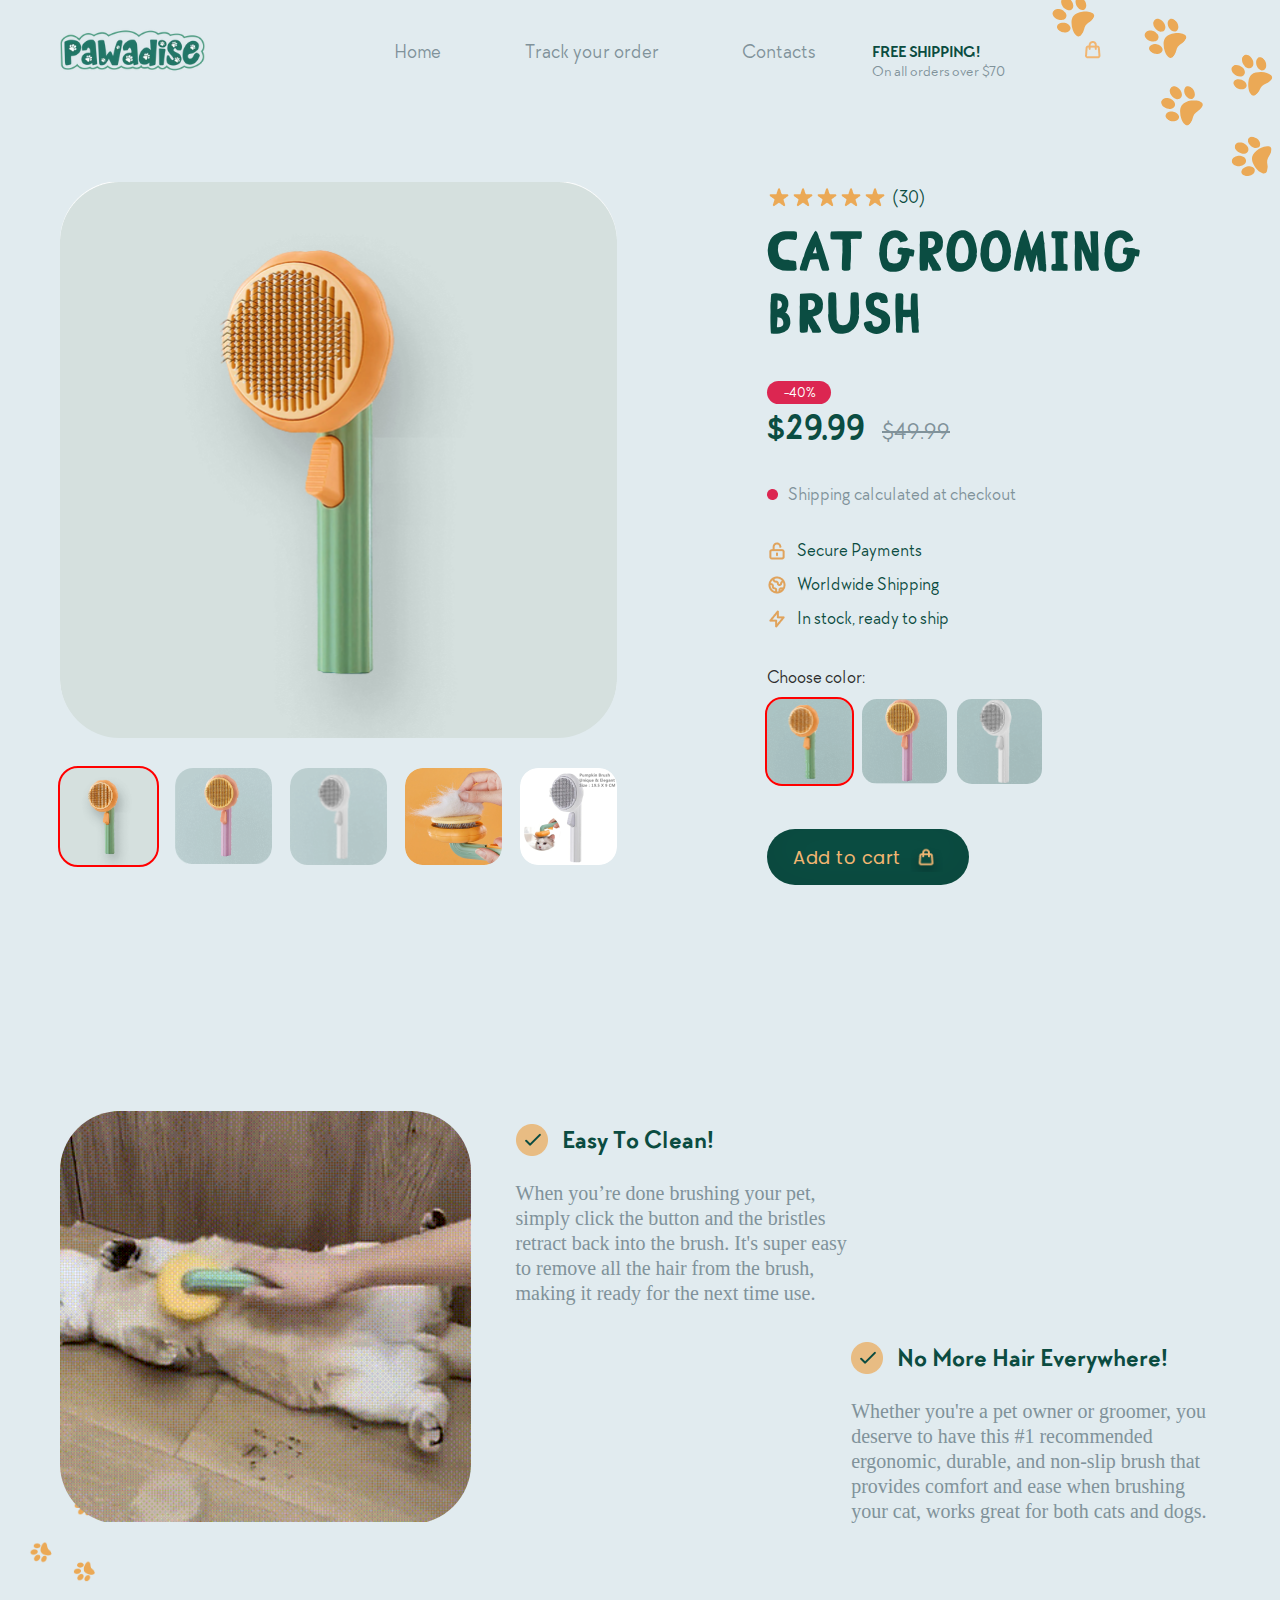
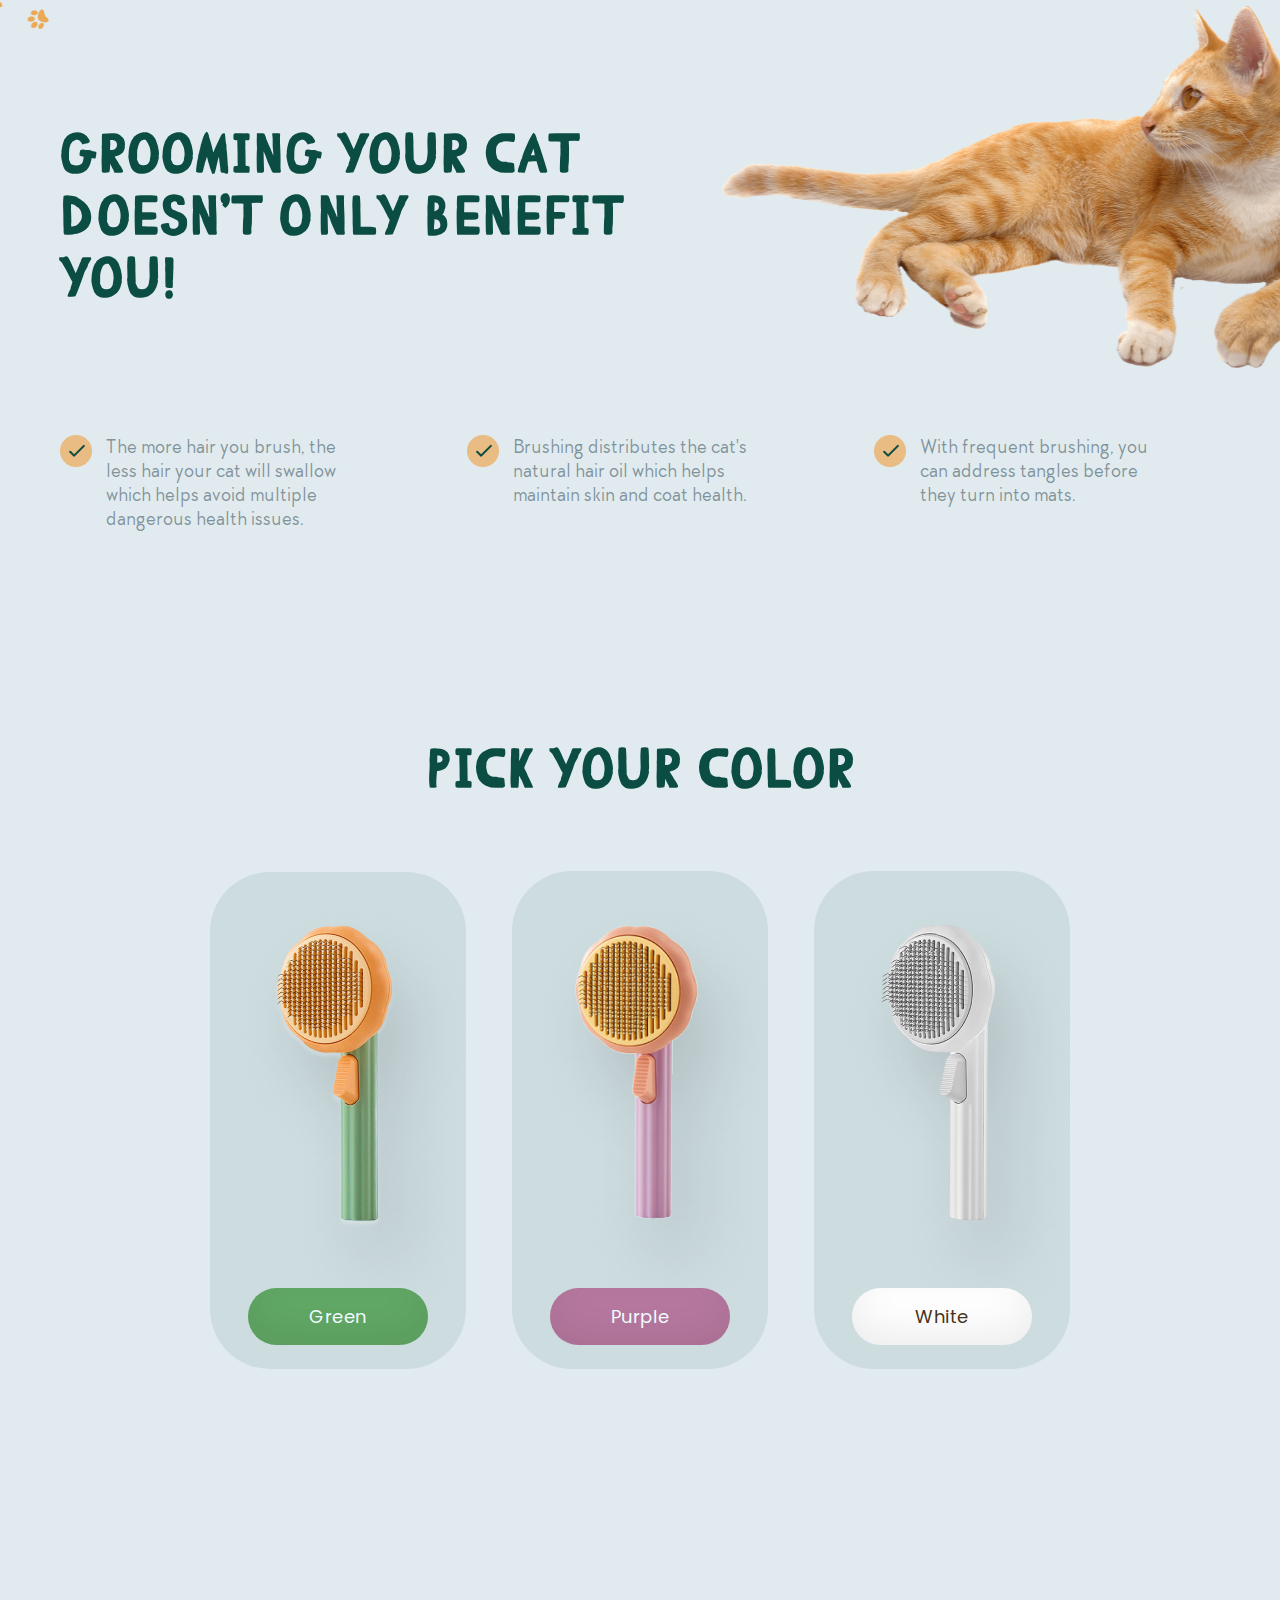
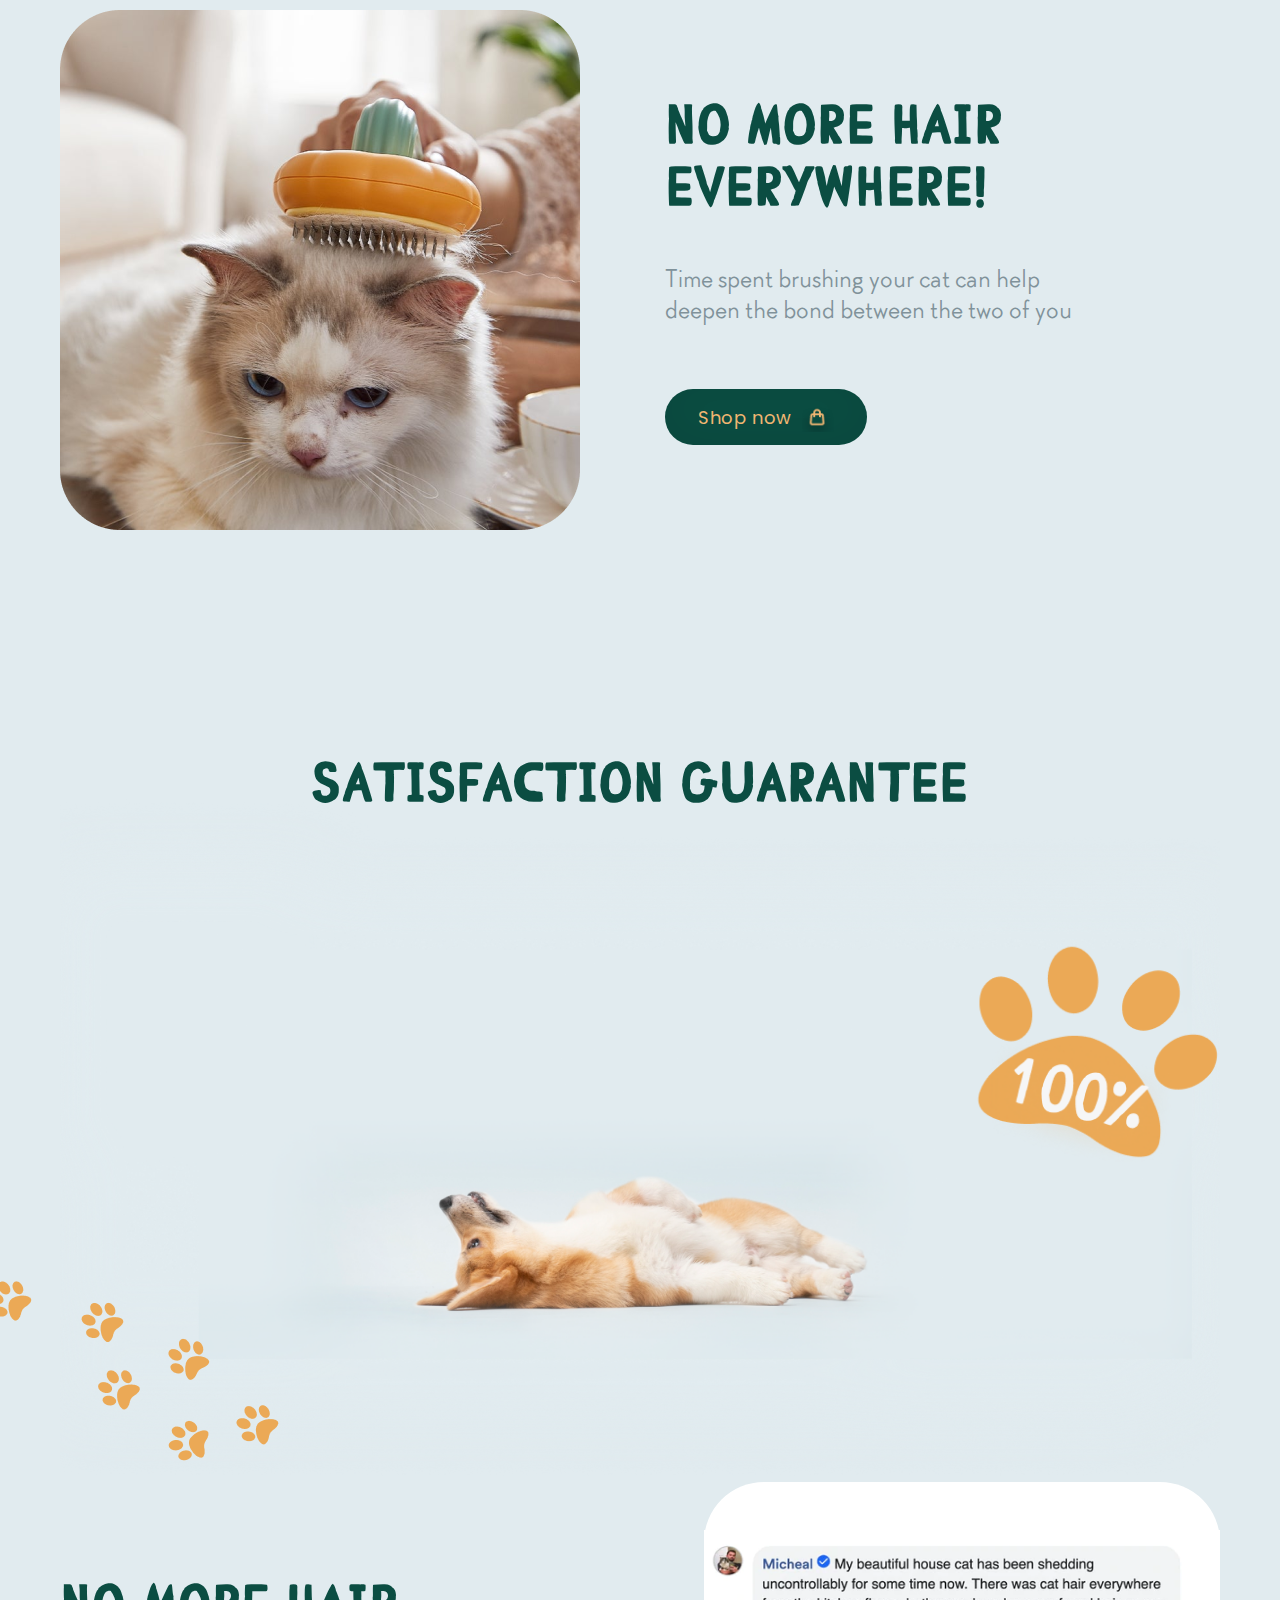
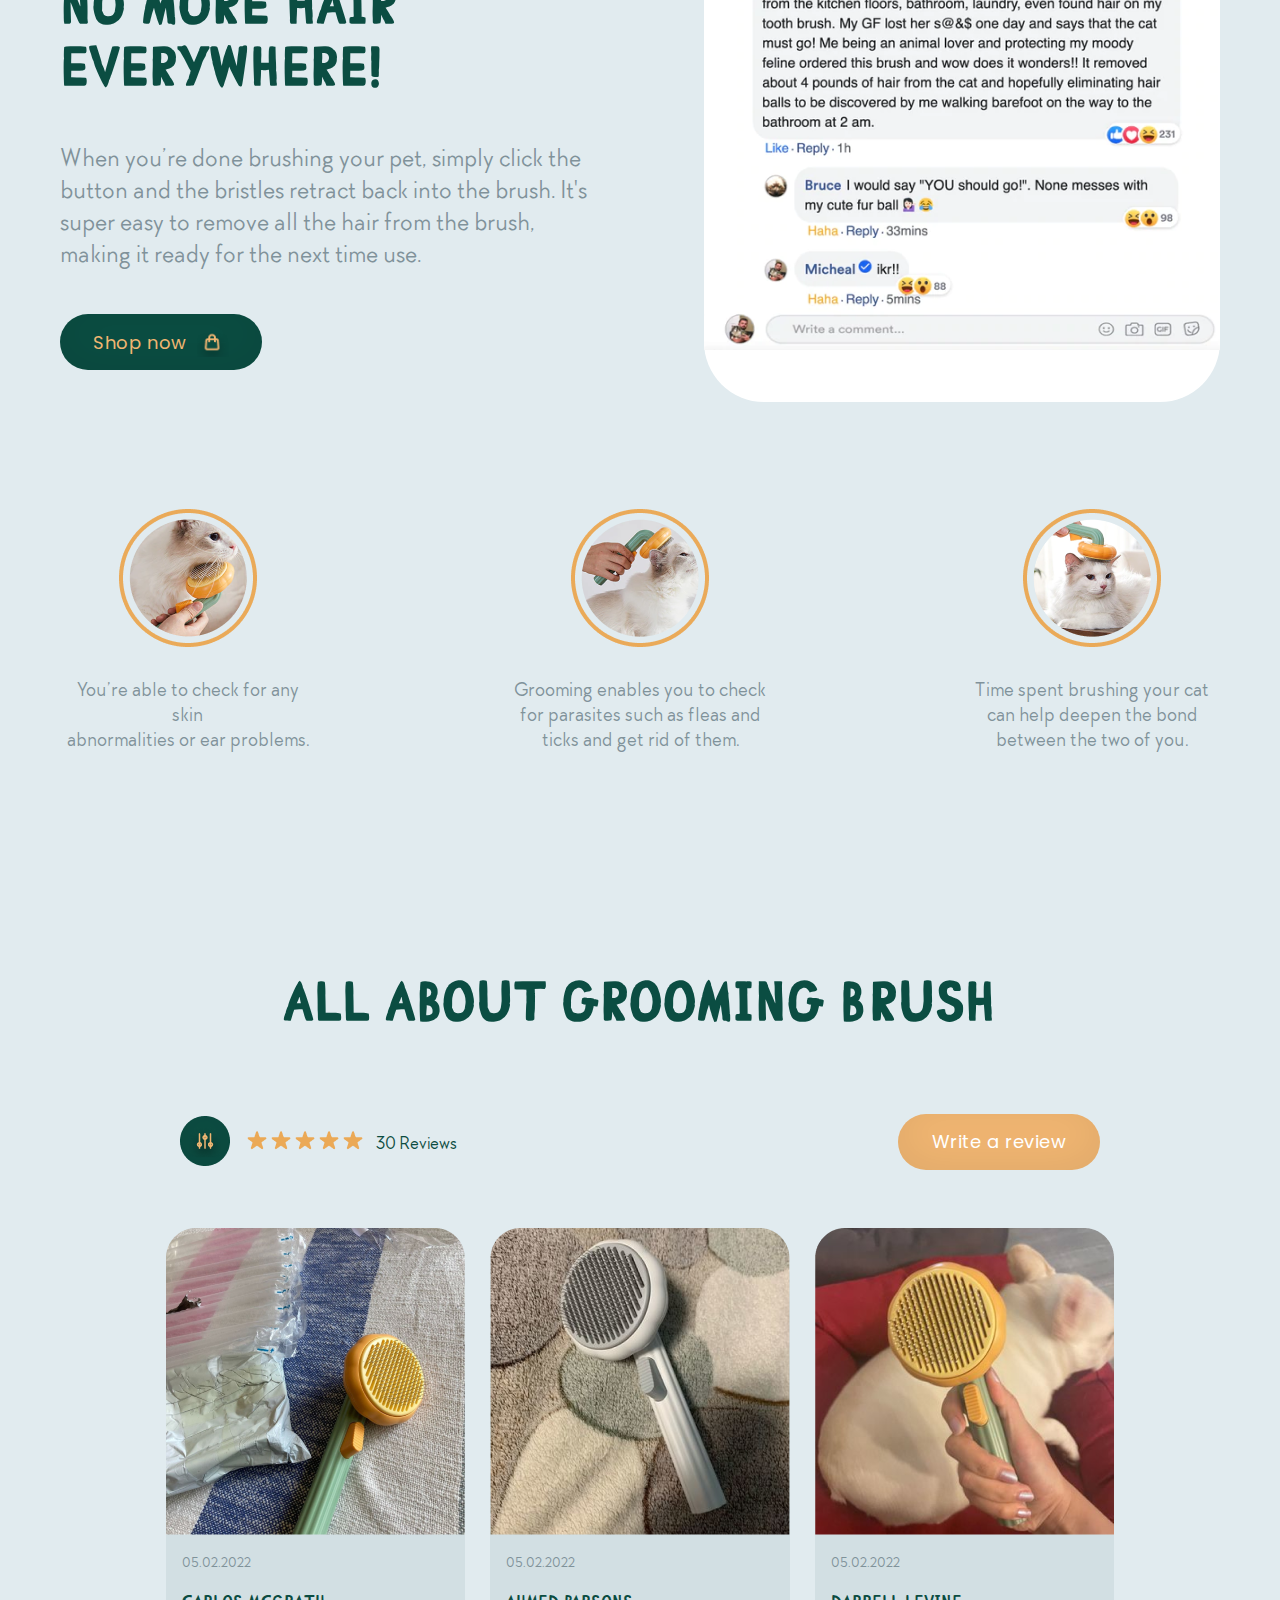
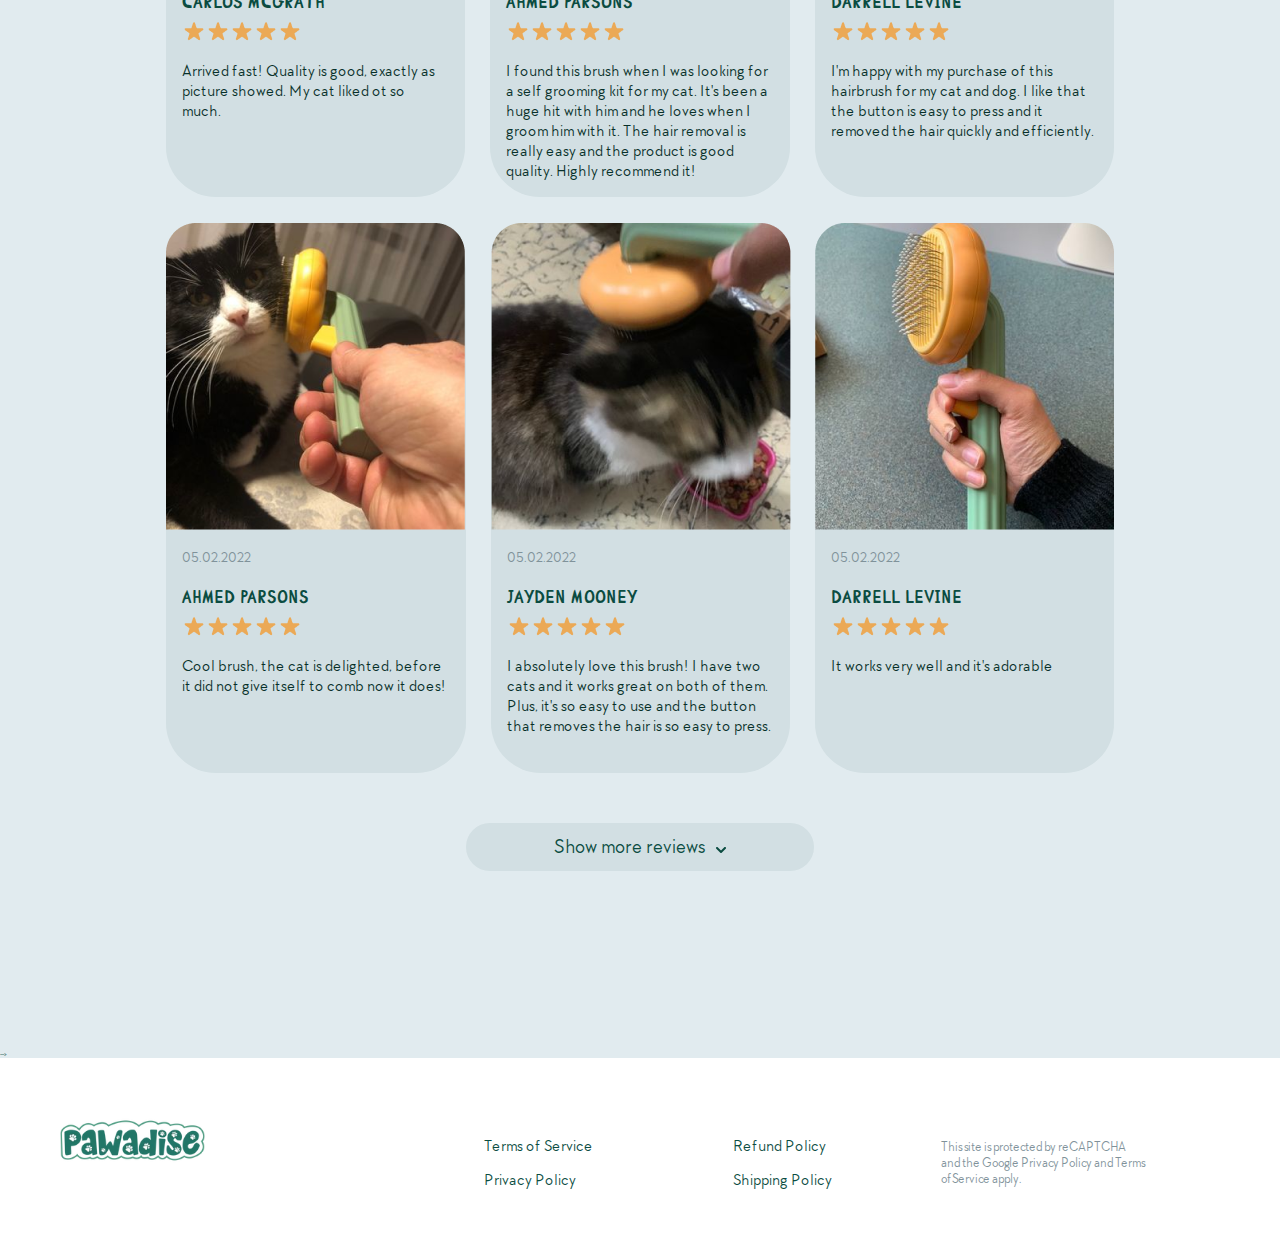
==== commit ca352a36: "add cart" ====
--- a/product-page.html
+++ b/product-page.html
@@ -12,6 +12,7 @@
     <link rel="stylesheet" href="./css/style.css">
     <script src="./script/tabs.js" defer></script>
     <script src="./script/burger.js" defer></script>
+    <script src="./script/cart.js" defer></script>
     <title>Pawadise</title>
 </head>
 <body>
@@ -31,7 +32,7 @@
                         </a>
                     </div>
                     <nav class="header__nav">
-                        <a class="nav-list__item" href="#home">
+                        <a class="nav-list__item" href="./index.html">
                             <div class="item-text">
                                 Home 
                             </div>
@@ -128,19 +129,19 @@
                             </div>
                             <div class="part__mini-items hidden">
                                 <div class="item-img active">
+                                    <img src="./img/product-3.png" alt="mini-brush-img">
+                                </div>
+                                <div class="item-img">
+                                    <img src="./img/product-1.png" alt="mini-brush-img">
+                                </div>
+                                <div class="item-img">
+                                    <img src="./img/product-4.png" alt="mini-brush-img">
+                                </div>
+                                <div class="item-img">
+                                    <img src="./img/product-6.png" alt="mini-brush-img">
+                                </div>
+                                <div class="item-img">
                                     <img src="./img/product-5.png" alt="mini-brush-img">
-                                </div>
-                                <div class="item-img">
-                                    <img src="./img/product-6.png" alt="mini-brush-img">
-                                </div>
-                                <div class="item-img">
-                                    <img src="./img/product-1.png" alt="mini-brush-img">
-                                </div>
-                                <div class="item-img">
-                                    <img src="./img/product-3.png" alt="mini-brush-img">
-                                </div>
-                                <div class="item-img">
-                                    <img src="./img/product-4.png" alt="mini-brush-img">
                                 </div>
                             </div>
                             <div class="images-part__lagre hidden">
@@ -151,10 +152,10 @@
                                     <img src="./img/product-4.png" alt="mini-brush-img">
                                 </div>
                                 <div class="item-img">
+                                    <img src="./img/product-3.png" alt="mini-brush-img">
+                                </div>
+                                <div class="item-img">
                                     <img src="./img/product-1.png" alt="mini-brush-img">
-                                </div>
-                                <div class="item-img">
-                                    <img src="./img/product-3.png" alt="mini-brush-img">
                                 </div>
                                 <div class="item-img">
                                     <img src="./img/product-5.png" alt="mini-brush-img">
@@ -234,7 +235,7 @@
                             </div>
                         </div>
                         <div class="description-part__btn">
-                            <button class="button green-btn" type="button">Add to cart <img src="./img/akar-icons_shopping-bag.png" alt="bag-icon" width="32"></button>
+                            <button class="button green-btn add-to-cart" type="button">Add to cart <img src="./img/akar-icons_shopping-bag.png" alt="bag-icon" width="32"></button>
                         </div>
                     </div>
                 </div>
@@ -245,7 +246,7 @@
                 <div class="advantages-block">
                     <div class="advantages__gif">
                         <img src="./img/catbrush_600x600.gif.gif" width="409" alt="image-exapmle">
-                        <!--     <img class="icon-play" src="./img/play-icon.png"  alt="icon-play"> -->
+                       <!--  <img class="icon-play" src="./img/play-icon.png"  alt="icon-play"> -->
                     </div>
                     <div class="advantages___description">
                         <div class="description__item">
@@ -318,19 +319,19 @@
                             <div class="cards-item__img">
                                 <img src="./img/card-1.png" alt="green-brush">
                             </div>
-                            <button class="button colors-button green">Green</button>
+                            <a href="#home" class="button colors-button green">Green</a>
+                        </div>
+                        <div class="colors__cards-item">
+                            <div class="cards-item__img">
+                                <img src="./img/card-3.png" alt="purple-brush">
+                            </div>
+                            <a href="#home" class="button colors-button purple">Purple</a>
                         </div>
                         <div class="colors__cards-item">
                             <div class="cards-item__img">
                                 <img src="./img/card-2.png" alt="white-brush">
                             </div>
-                            <button class="button colors-button white">White</button>
-                        </div>
-                        <div class="colors__cards-item">
-                            <div class="cards-item__img">
-                                <img src="./img/card-3.png" alt="purple-brush">
-                            </div>
-                            <button class="button colors-button purple">Purple</button>
+                            <a href="#home" class="button colors-button white">White</a>
                         </div>
                     </div>
                 </div>
@@ -349,7 +350,7 @@
                         <div class="pluses__text info-description">
                             <span>Time spent brushing your cat can help <br> deepen the bond between the two of you</span>
                         </div>
-                        <button class="button green-btn pluses-btn" type="button">Shop now <img src="./img/akar-icons_shopping-bag.png" alt="bag-icon" width="32"></button>
+                        <a href="home" class="button green-btn pluses-btn" type="button">Shop now <img src="./img/akar-icons_shopping-bag.png" alt="bag-icon" width="32"></a>
                     </div>
                 </div>
             </div>
@@ -392,7 +393,7 @@
                             <div class="options__text info-description">
                                 <span>When you’re done brushing your pet, simply click the button and the bristles retract back into the brush. It's super easy to remove all the hair from the brush, making it ready for the next time use.</span>
                             </div>
-                            <button class="button green-btn options-btn" type="button">Shop now <img src="./img/akar-icons_shopping-bag.png" alt="bag-icon" width="32"></button>
+                            <a href="home" class="button green-btn options-btn" type="button">Shop now <img src="./img/akar-icons_shopping-bag.png" alt="bag-icon" width="32"></a>
                         </div>
                         <div class="options__img">
                             <img src="./img/image25.png"  alt="post-facebook">
@@ -538,7 +539,7 @@
                 </div>
             </div>
         </section>
-    </main>
+    </main>  -->
     <!-- Footer -->
     <footer  class="footer">
         <div class="container">
@@ -563,6 +564,17 @@
                 </div>
             </div>
         </div>
-    </footer>
+    </footer> 
+    <div class="cart">
+        <div class="cart__body">
+            <div class="cart__title">Your Cart</div>
+                <div class="cart__wrapper">
+                    
+                </div>
+                <div class="cart__total"> Total amount <span>0</span>$</div>
+                <button class="cart__btn orange-btn">Buy</button>
+                <div class="cart__close"></div>
+        </div>
+    </div>
 </body>
 </html>--- a/css/style.css
+++ b/css/style.css
@@ -7,9 +7,7 @@
     min-width: 320px;
     max-width: 256rem;
     margin: 0 auto;
-   /*  outline: 1px solid green; */
     box-sizing: border-box;
-    height: 100%;
     position: relative;
 }
 h1, h2, h3, h4, h5, h6, span, ul, li {
@@ -92,10 +90,13 @@
     display: flex;
     flex-direction: column;
     padding-top: 2.2rem;
-    margin-right: 5rem;
+    margin-right: 3rem;
 }
 .header__nav-shoppingbag {
    padding-top: 0.5rem; 
+}
+.header__nav-shoppingbag a {
+    padding: 20px;
 }
 .header__offer-title {
     color: #0B4C41;
@@ -332,6 +333,9 @@
     margin-bottom: 2.4rem;
     cursor: pointer;
     z-index: 10;
+    display: flex;
+    justify-content: center;
+    align-items: center;
 }
 .green {
     background: #61A865;
@@ -896,7 +900,7 @@
     }
     .header__offer {
          padding-left: 1rem;
-         margin-right: 4rem;
+         margin-right: 2rem;
     }
     .header__offer-title {
          font-size: 1.4rem;
@@ -1169,7 +1173,7 @@
     .header__shoppingbag {
         display: block;
         position: relative;
-        z-index: 7;
+        z-index: 20;
         padding-right: 1rem;
     }
     .header__nav {
@@ -2066,5 +2070,206 @@
         height: 100vh;
         background-color: rgba(0, 0, 0, 0.07);
     }
+}
+/*cart*/
 
-}+.cart {
+    width: 100%;
+    height: 100%;
+    position: absolute; /*или фикс*/
+    top: 0;
+    left: 0;
+    background-color: rgba(7, 48, 41, 0.4);
+    display: none;
+    z-index: 20;
+}
+.cart__empty {
+    margin: 0 auto;
+}
+.cart__body {
+    position: relative;
+    margin: 100px auto;
+    width: 800px;
+    min-height: 200px;
+    background-color: #fff;
+    padding: 25px;
+    overflow: auto;
+    border-radius: 3px;
+}
+.cart__title {
+    font-size: 28px;
+    color: #EBA956;
+}
+.cart__wrapper {
+    display: -webkit-box;
+    display: -ms-flexbox;
+    display: flex;
+    -webkit-box-pack: center;
+        -ms-flex-pack: center;
+            justify-content: center;
+    -ms-flex-wrap: wrap;
+        flex-wrap: wrap;
+    margin: 25px 0;
+    border-radius: 3px;
+    padding: 20px;
+}
+.cart__wrapper .cart__empty {
+    font-size: 24px;
+    color: #0B4C41;
+}
+.cart__wrapper .card {
+    width: 33%;
+}
+.cart__total {
+    font-size: 18px;
+}
+.cart__total span {
+    color: #0B4D42;
+}
+.cart__btn {
+    margin-left: auto;
+}
+.cart__close {
+    position: absolute;
+    top: 25px;
+    right: 25px;
+    cursor: pointer;
+    height: 25px;
+    width: 25px;
+    background-image: url("data:image/svg+xml;charset=utf-8,%3Csvg xmlns='http://www.w3.org/2000/svg' width='24' height='24'%3E%3Cpath fill='005bff' d='M12 10.587l6.293-6.294a1 1 0 111.414 1.414l-6.293 6.295 6.293 6.294a1 1 0 11-1.414 1.414L12 13.416 5.707 19.71a1 1 0 01-1.414-1.414l6.293-6.294-6.293-6.295a1 1 0 011.414-1.414L12 10.587z'/%3E%3C/svg%3E");
+}
+.orange-btn:active {
+    background-color: #e77b00;;
+}
+.card {
+    display: flex;
+    justify-content: space-between;
+    flex: 0 0 100%;
+    margin-bottom: 20px;
+    padding: 10px;
+    background-color: rgba(7, 48, 41, 0.2);
+    border-radius: 10px;
+    align-items: center;
+}
+.card__img-wrapper {
+    flex: 0 0 100%;
+    max-width: 200px;
+    height: auto;
+}
+.card__img-wrapper img {
+    display: block;
+    max-width: 100%;
+    height: auto;
+    object-fit: cover;
+}
+.card__price,
+.card__count {
+    font-size: 28px;
+}
+.card__count {
+    padding: 0 30px;
+}
+.card__title {
+    font-size: 34px;
+    padding: 15px 0;
+}
+.card__btn-plus,
+.card__btn-minus {
+    width: 30px;
+    height: 30px;
+    border-radius: 50%;
+    background-color: #e77b00;
+    color: #073029;
+    border: none;
+    font-size: 28px;
+    line-height: 28px;
+    vertical-align: middle;
+    cursor: pointer;
+}
+.card__body {
+    display: flex;
+    flex-direction: column;
+    align-items: flex-end;
+}
+.card__descr {
+    display: flex;
+    align-items: center;
+    padding-bottom: 20px;
+}
+.card__total {
+    font-size: 40px;
+    padding-left: 40px;
+}
+.cart__total {
+    font-size: 40px;
+}
+
+@media (max-width: 880px) {
+    .cart__body {
+        width: 600px;
+    }
+}
+@media (max-width: 668px) {
+    .card__title,
+    .card__count {
+        font-size: 26px;
+    }
+    .card__total {
+        font-size: 30px;
+    }
+    .cart__total {
+        margin-bottom: 30px;
+    }
+    .card__img-wrapper {
+        width: 160px;
+    }
+    .cart__body {
+        width: 500px;
+    }
+}
+@media (max-width: 576px) {
+    .cart__total {
+        font-size: 30px;
+        margin-bottom: 20px;
+    }
+    .card__img-wrapper {
+        width: 110px;
+    }
+    .cart__body {
+        width: 400px;
+    }
+    .card {
+        display: block;
+    }
+}
+@media (max-width: 468px) {
+        .card__title,
+        .card__count {
+            font-size: 20px;
+        }
+        .card__total {
+            font-size: 24px
+        } 
+
+        .cart__body {
+            width: 300px;
+            padding: 25px 15px;
+        }
+        .cart__total {
+            font-size: 24px;
+        }
+    }
+    @media (max-width: 350px) {
+        .card__title,
+        .card__count {
+            font-size: 20px;
+        }
+        .card__total {
+            font-size: 24px
+        } 
+
+        .cart__body {
+            width: 280px;
+            padding: 20px 10px;
+        }
+    }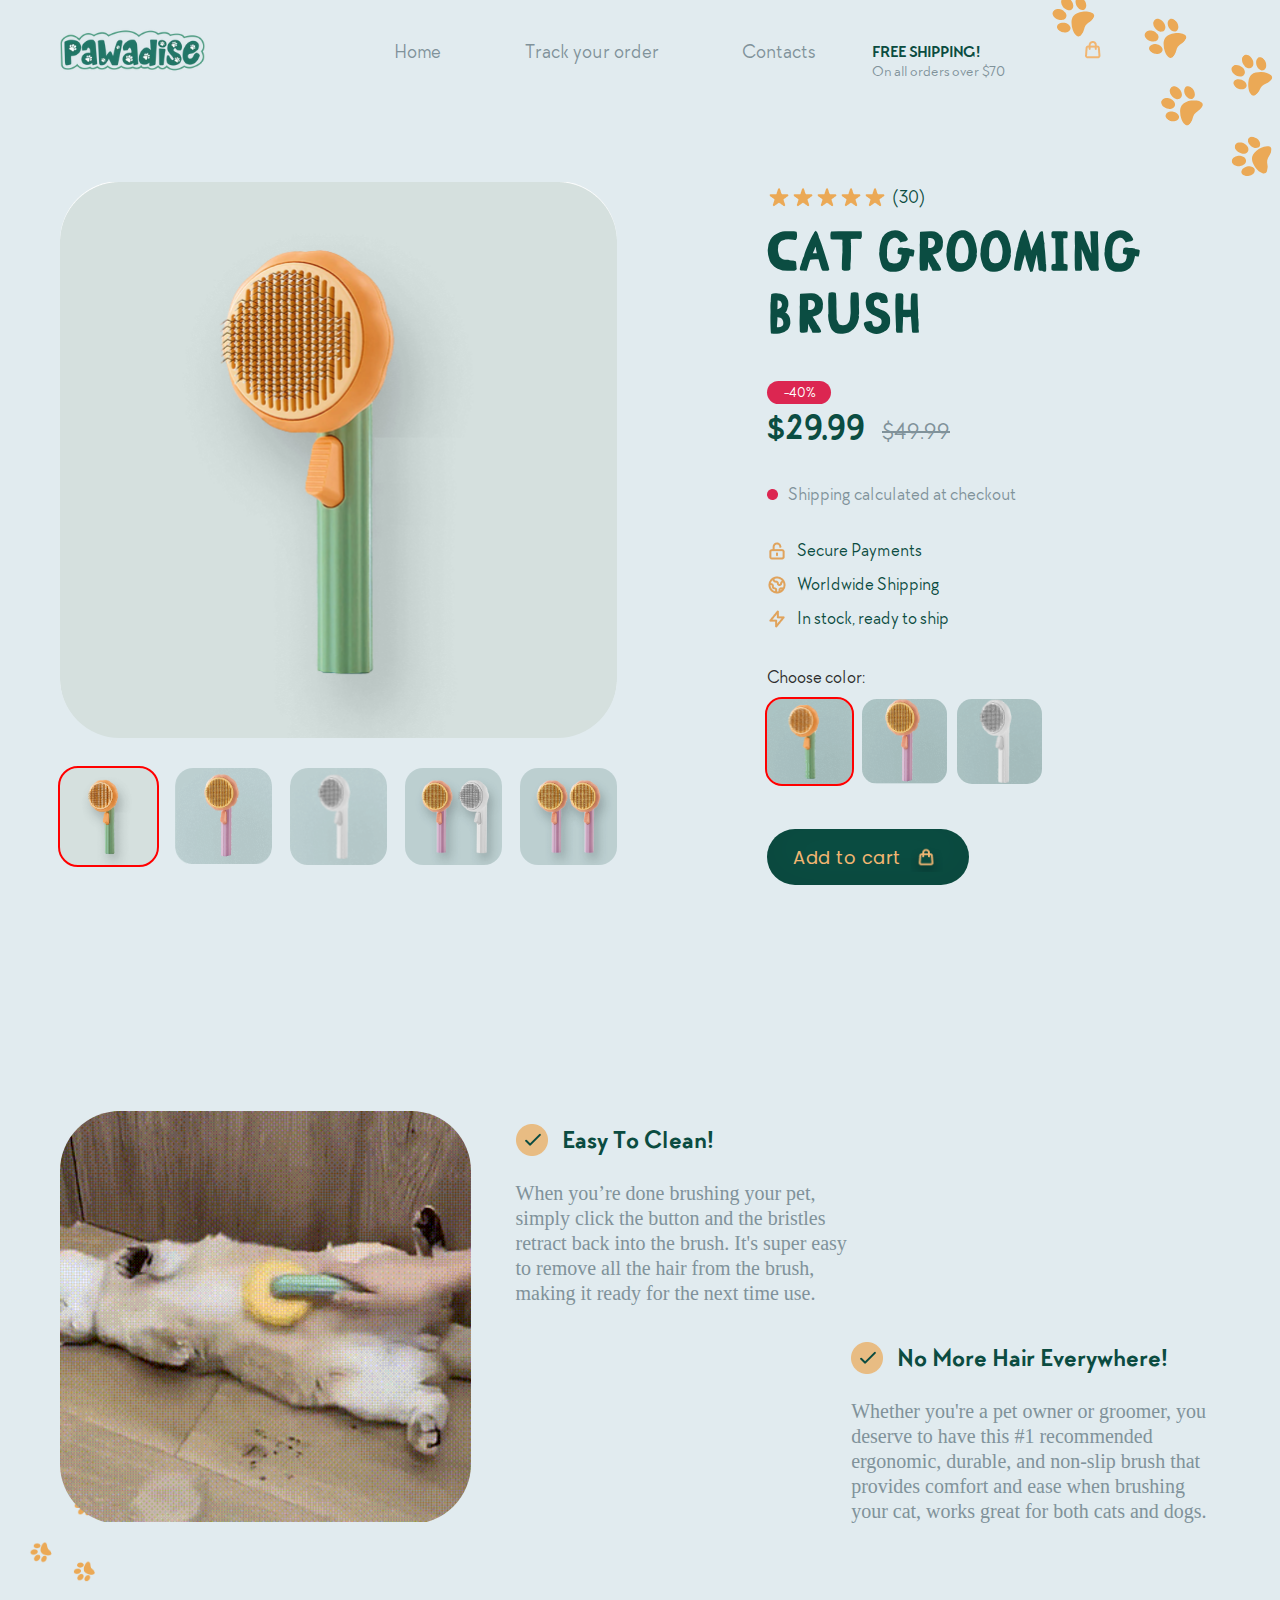
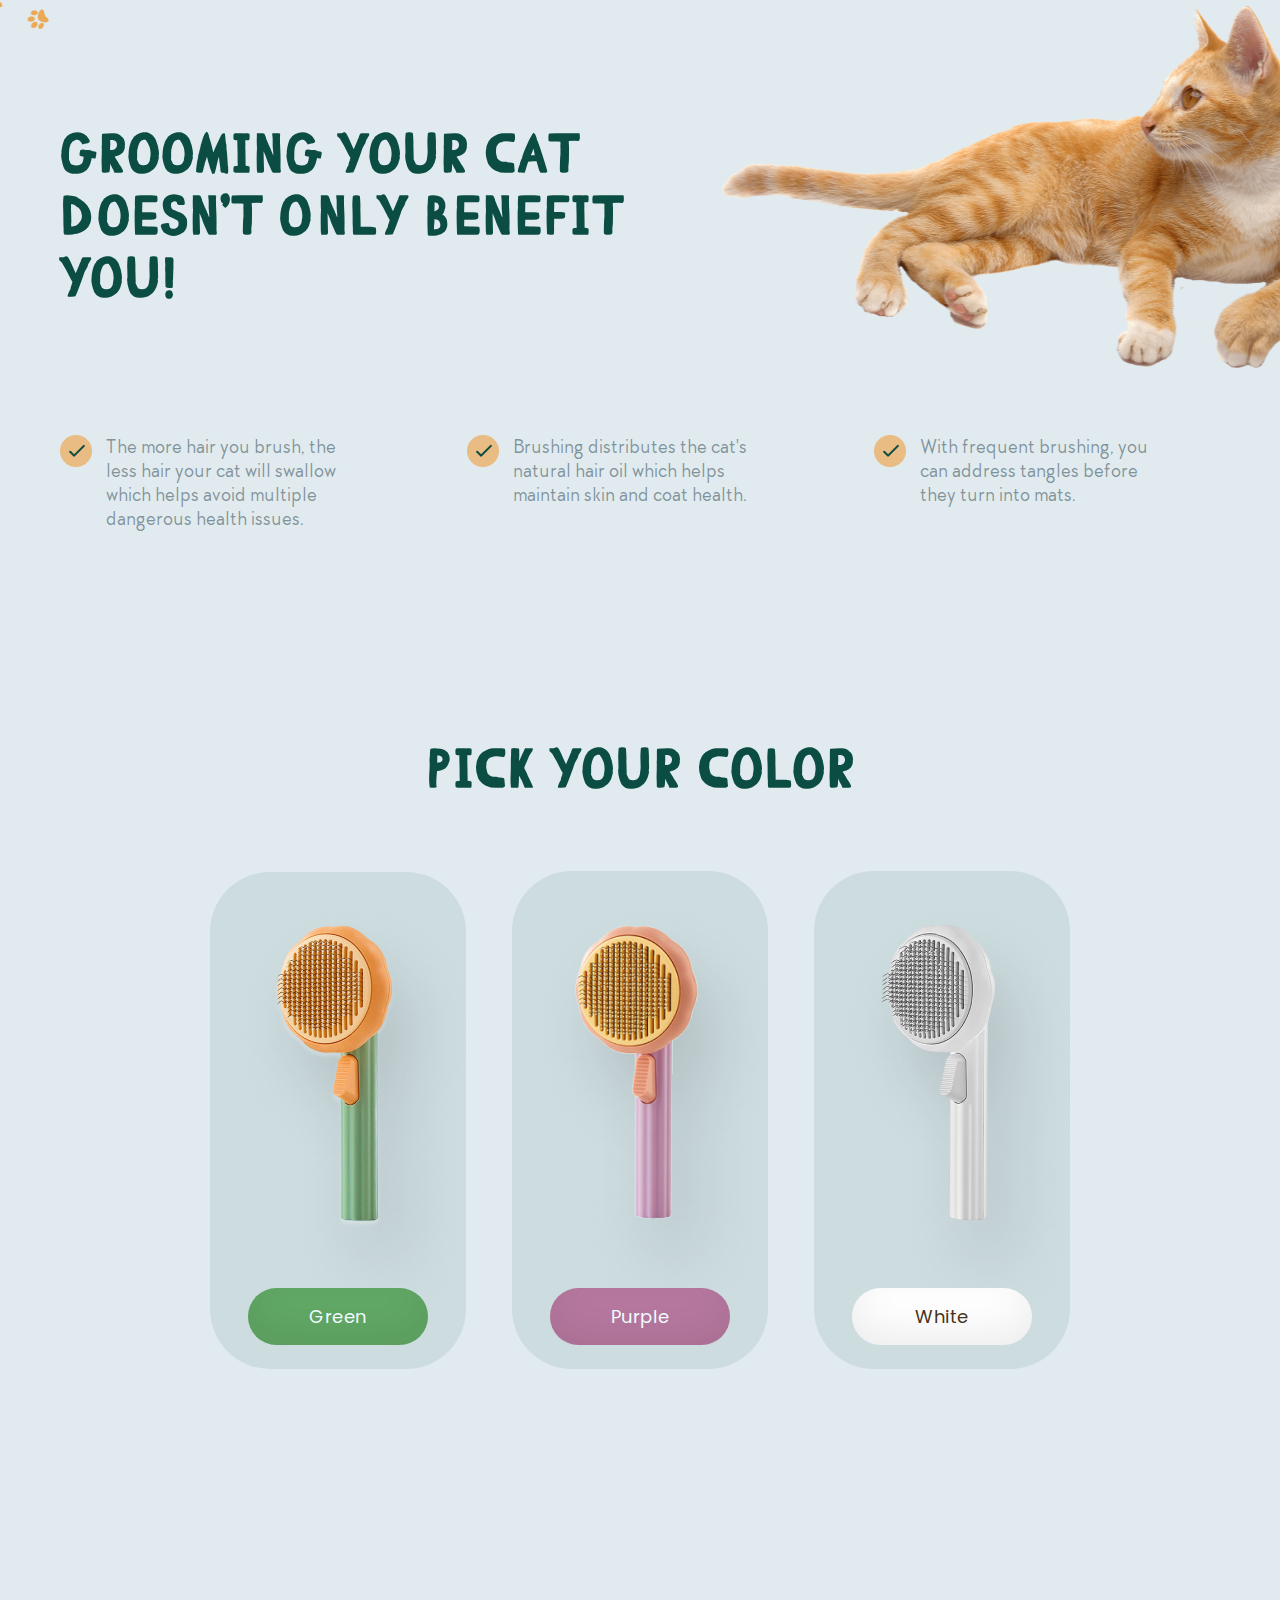
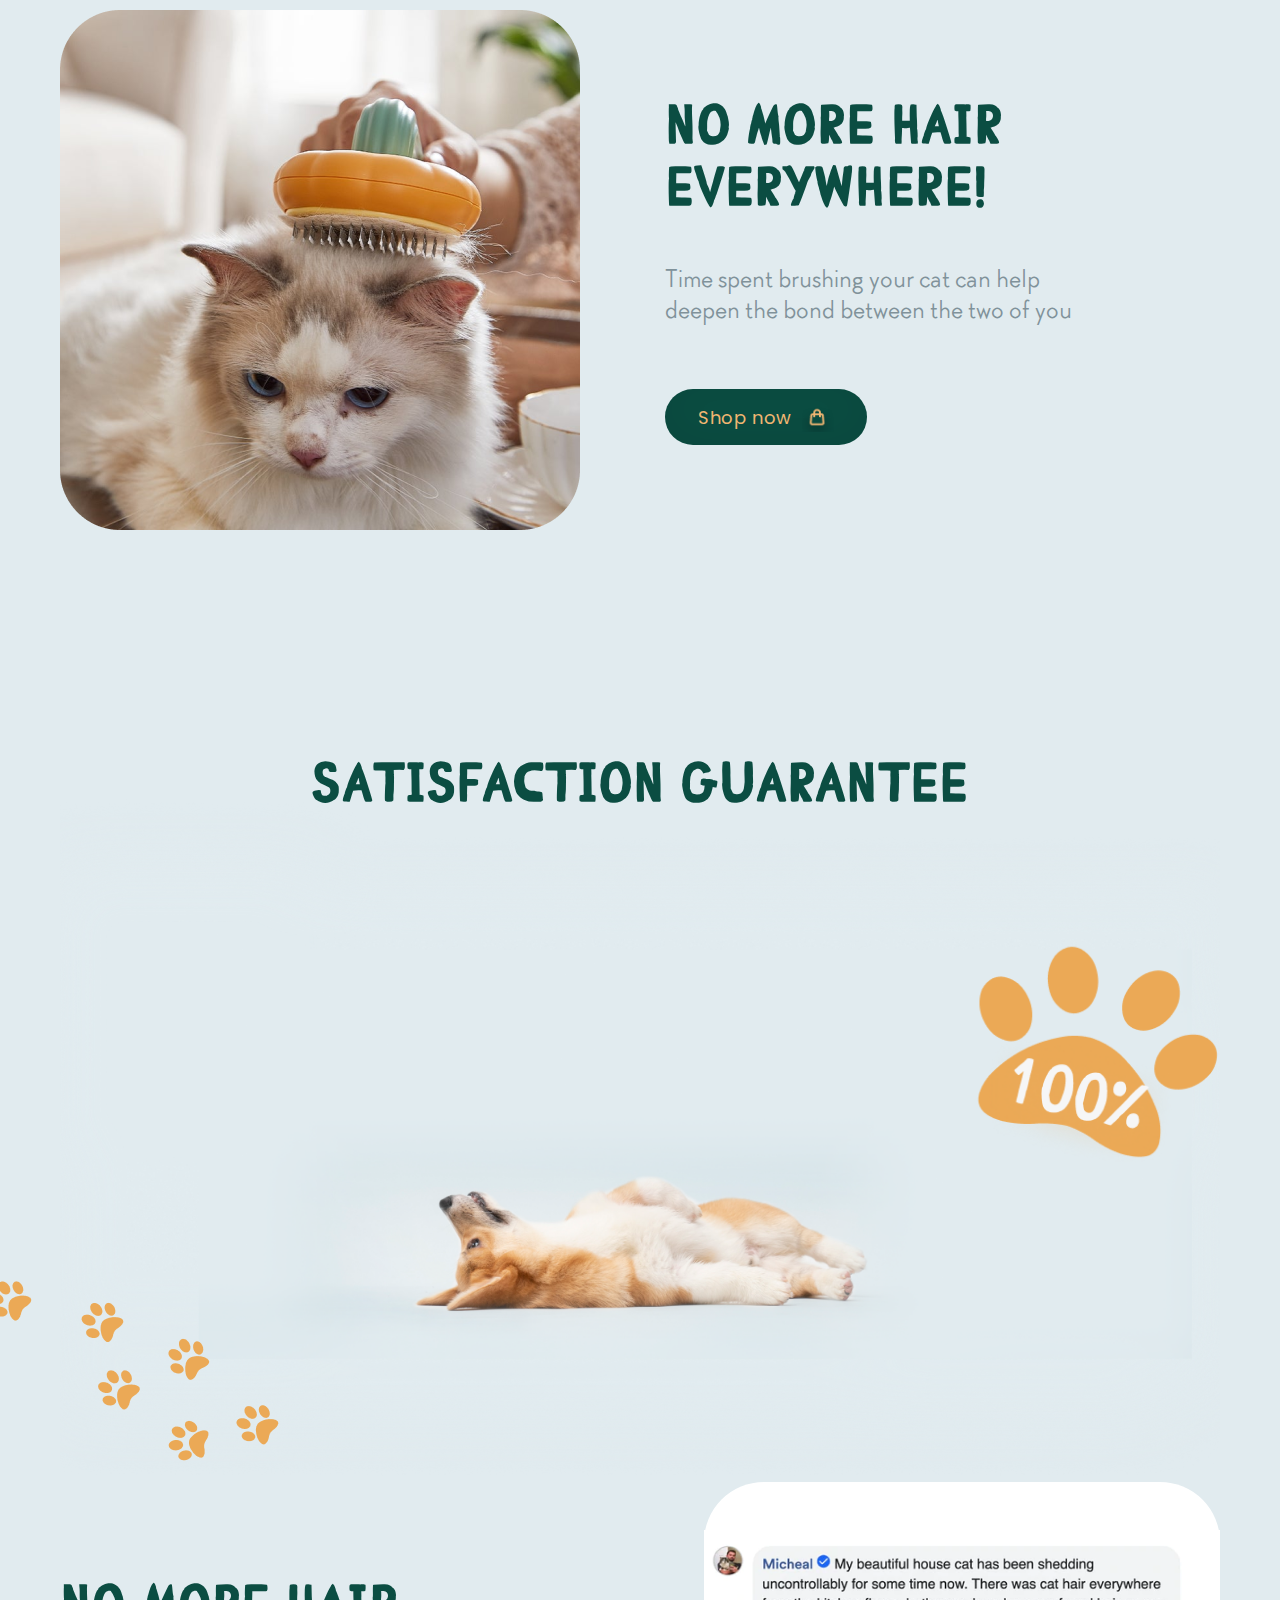
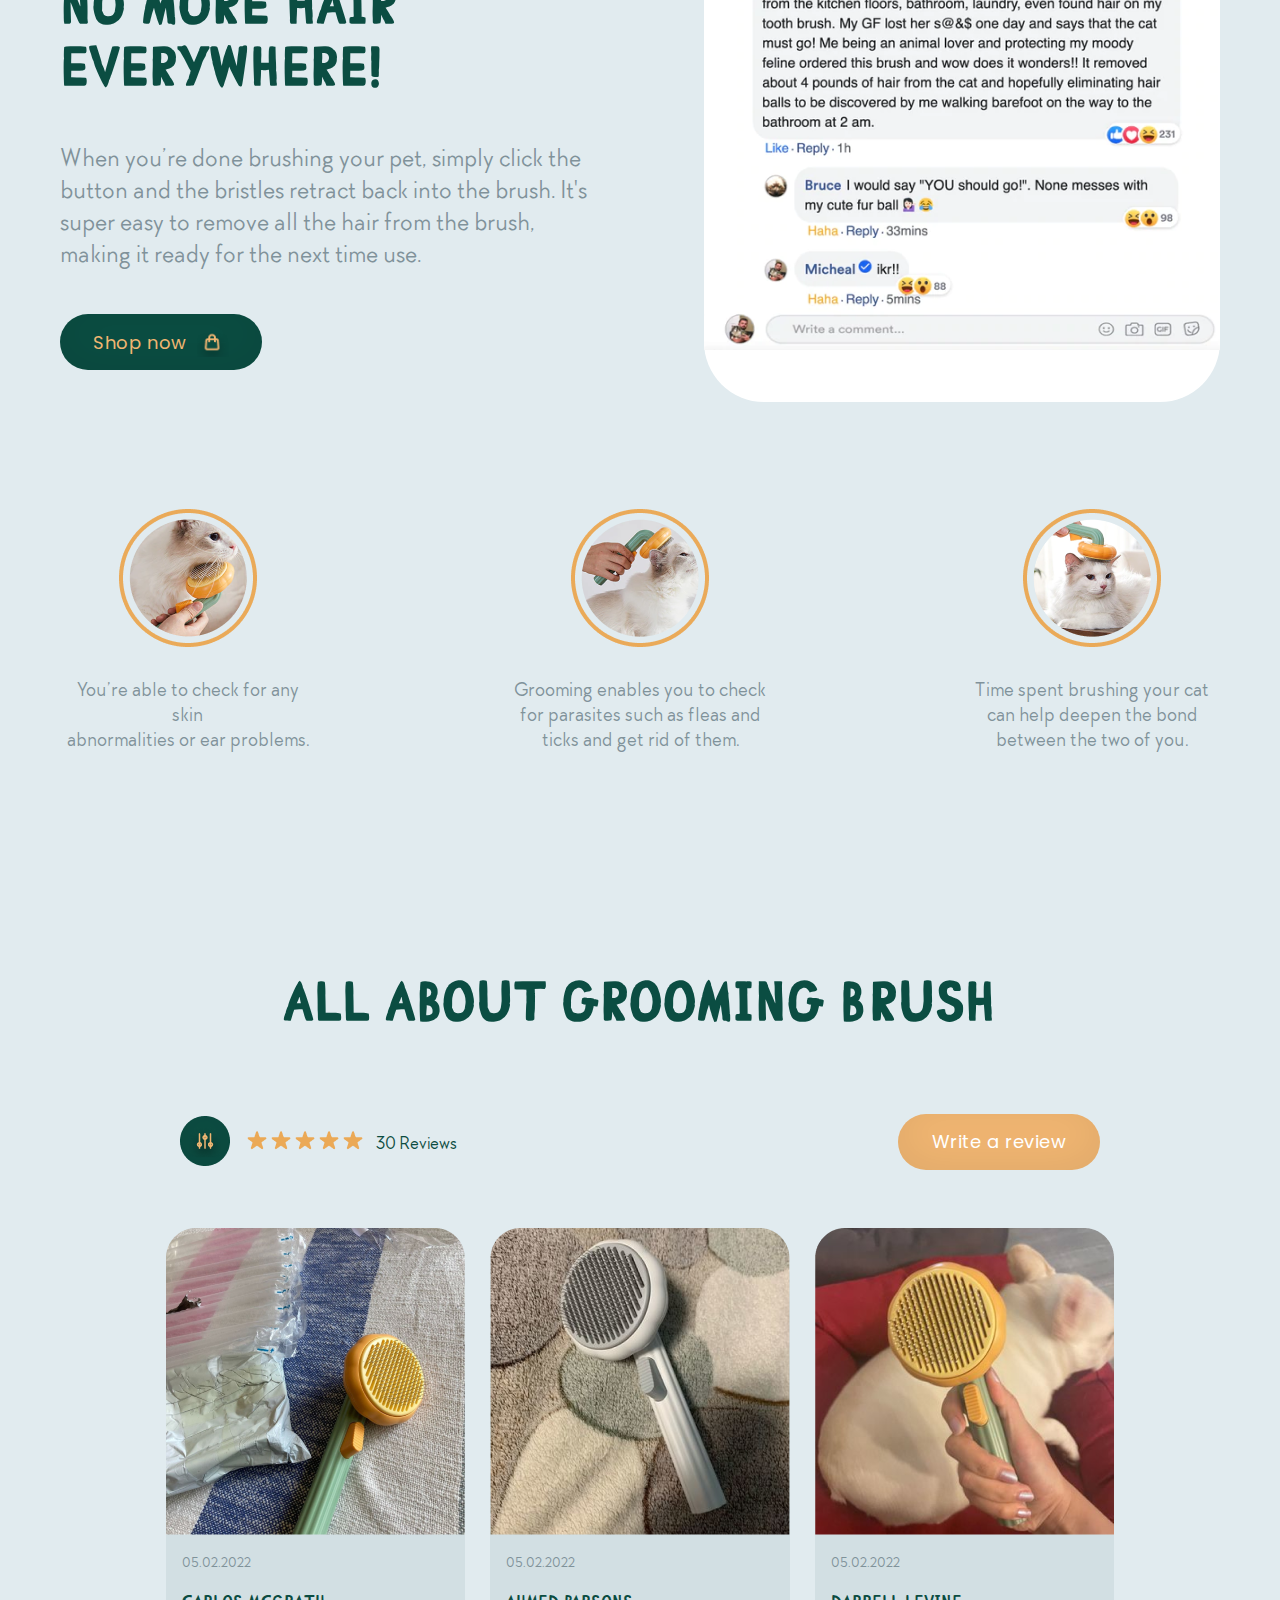
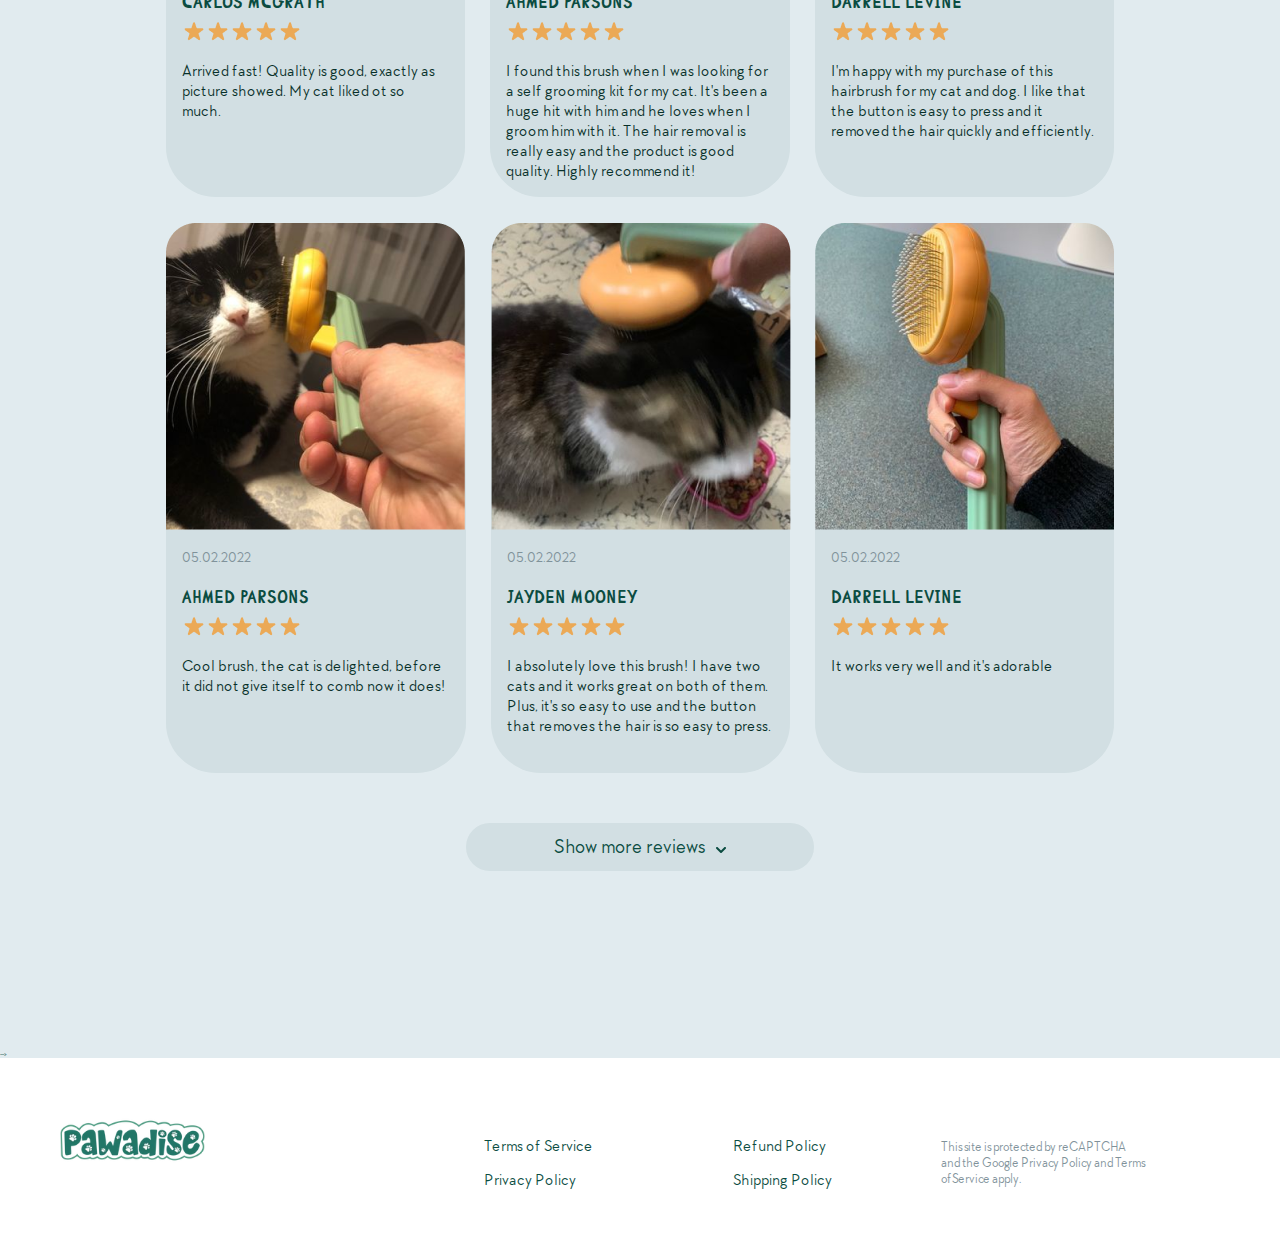
==== commit 26516957: "fixed" ====
--- a/product-page.html
+++ b/product-page.html
@@ -13,7 +13,7 @@
     <script src="./script/tabs.js" defer></script>
     <script src="./script/burger.js" defer></script>
     <script src="./script/cart.js" defer></script>
-    <title>Pawadise</title>
+    <title>Shop now</title>
 </head>
 <body>
     <!-- HEADER  -->
@@ -118,10 +118,10 @@
                                     <img src="./img/product-4.png" alt="mini-brush-img">
                                 </div>
                                 <div class="item-img">
-                                    <img src="./img/product-5.png" alt="mini-brush-img">
-                                </div>
-                                <div class="item-img">
-                                    <img src="./img/product-6.png" alt="mini-brush-img">
+                                    <img src="./img/product-4-large.png" alt="mini-brush-img">
+                                </div>
+                                <div class="item-img">
+                                    <img src="./img/product-5-large.png" alt="mini-brush-img">
                                 </div>
                             </div>
                             <div class="images-part__lagre hidden">
@@ -158,10 +158,10 @@
                                     <img src="./img/product-1.png" alt="mini-brush-img">
                                 </div>
                                 <div class="item-img">
-                                    <img src="./img/product-5.png" alt="mini-brush-img">
-                                </div>
-                                <div class="item-img">
-                                    <img src="./img/product-6.png" alt="mini-brush-img">
+                                    <img src="./img/product-5-large.png" alt="mini-brush-img">
+                                </div>
+                                <div class="item-img">
+                                    <img src="./img/product-4-large.png" alt="mini-brush-img">
                                 </div>
                             </div>
                     </div>
@@ -350,7 +350,7 @@
                         <div class="pluses__text info-description">
                             <span>Time spent brushing your cat can help <br> deepen the bond between the two of you</span>
                         </div>
-                        <a href="home" class="button green-btn pluses-btn" type="button">Shop now <img src="./img/akar-icons_shopping-bag.png" alt="bag-icon" width="32"></a>
+                        <a href="#home" class="button green-btn pluses-btn" type="button">Shop now <img src="./img/akar-icons_shopping-bag.png" alt="bag-icon" width="32"></a>
                     </div>
                 </div>
             </div>
--- a/css/style.css
+++ b/css/style.css
@@ -153,6 +153,9 @@
     margin-right: 1.4rem;
     box-shadow: inset 0px -8px 43px rgba(0, 0, 0, 0.07);
 }
+.green-btn:active {
+    opacity: 0.8;
+}
 .button img {
     padding-left: 1rem;
 }
@@ -1087,9 +1090,11 @@
     .colors__cards-item:last-child {
         margin-bottom: 0;
     }
+
 }
  /* extra breakpoint */
  @media (max-width: 880px) {
+
     .guaranties__right-img {
         top: 55%;
     } 
@@ -1103,25 +1108,9 @@
         background: url(../img/main-first-block.png) no-repeat top 57% right;
         background-size: 46rem;
     }
+
 }
  @media (max-width: 768px) {
-/*     .header__wrapper {
-        padding-bottom: 1.5rem;
-    }
-    .header__logo, .footer__logo {
-        width: 8.7rem;
-        height: 2.7rem; 
-    }
-    .header__logo img{
-        width: 100%;
-        height: auto; 
-    }
-    .header__nav {
-        padding-right: 3rem;
-    }
-    .header__nav-shoppingbag {
-        margin-left: 3rem;
-    } */
     main {
         padding-top: 6.4rem;
     }
@@ -2155,6 +2144,10 @@
     flex: 0 0 100%;
     max-width: 200px;
     height: auto;
+    overflow: hidden;
+    border-radius: 25px;
+    border: 1px solid rgba(0, 0, 0, 0.272);
+
 }
 .card__img-wrapper img {
     display: block;
@@ -2167,11 +2160,17 @@
     font-size: 28px;
 }
 .card__count {
-    padding: 0 30px;
+    position: absolute;
+    width: 30px;
+    text-align: center;
+    right: 10%;
 }
 .card__title {
     font-size: 34px;
     padding: 15px 0;
+}
+.card__btn-plus {
+    margin-left: 50px;
 }
 .card__btn-plus,
 .card__btn-minus {
@@ -2199,6 +2198,8 @@
 .card__total {
     font-size: 40px;
     padding-left: 40px;
+    position: absolute;
+    right: 200px;
 }
 .cart__total {
     font-size: 40px;
@@ -2208,14 +2209,19 @@
     .cart__body {
         width: 600px;
     }
+    .card__count {
+        right: 13%;
+    }
 }
 @media (max-width: 668px) {
     .card__title,
     .card__count {
         font-size: 26px;
+        right: 15%;
     }
     .card__total {
         font-size: 30px;
+        right: 30%;
     }
     .cart__total {
         margin-bottom: 30px;
@@ -2241,14 +2247,22 @@
     .card {
         display: block;
     }
+    .card__count {
+        right: 18%;
+    }
+    .card__total {
+        right: 40%;
+    }
 }
 @media (max-width: 468px) {
         .card__title,
         .card__count {
             font-size: 20px;
+            right: 22%;
         }
         .card__total {
-            font-size: 24px
+            font-size: 24px;
+            right: 50%;
         } 
 
         .cart__body {
